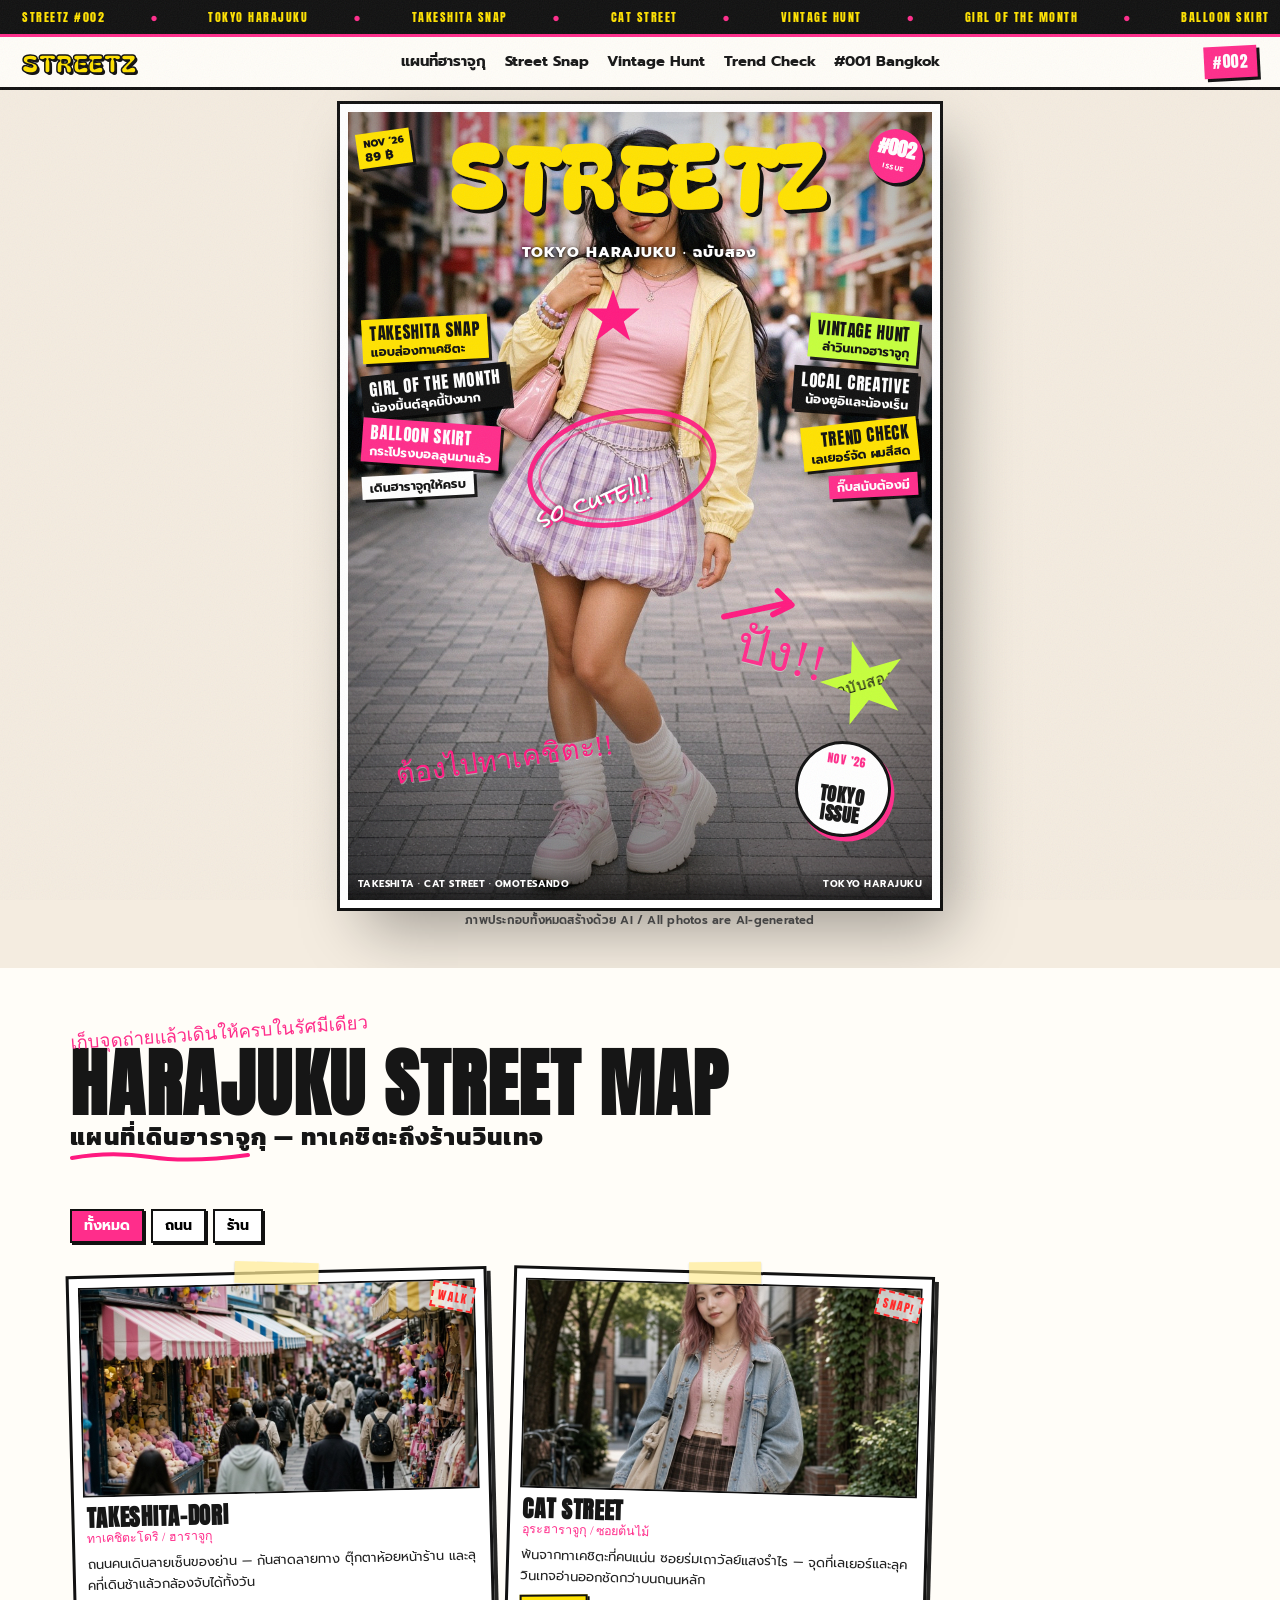
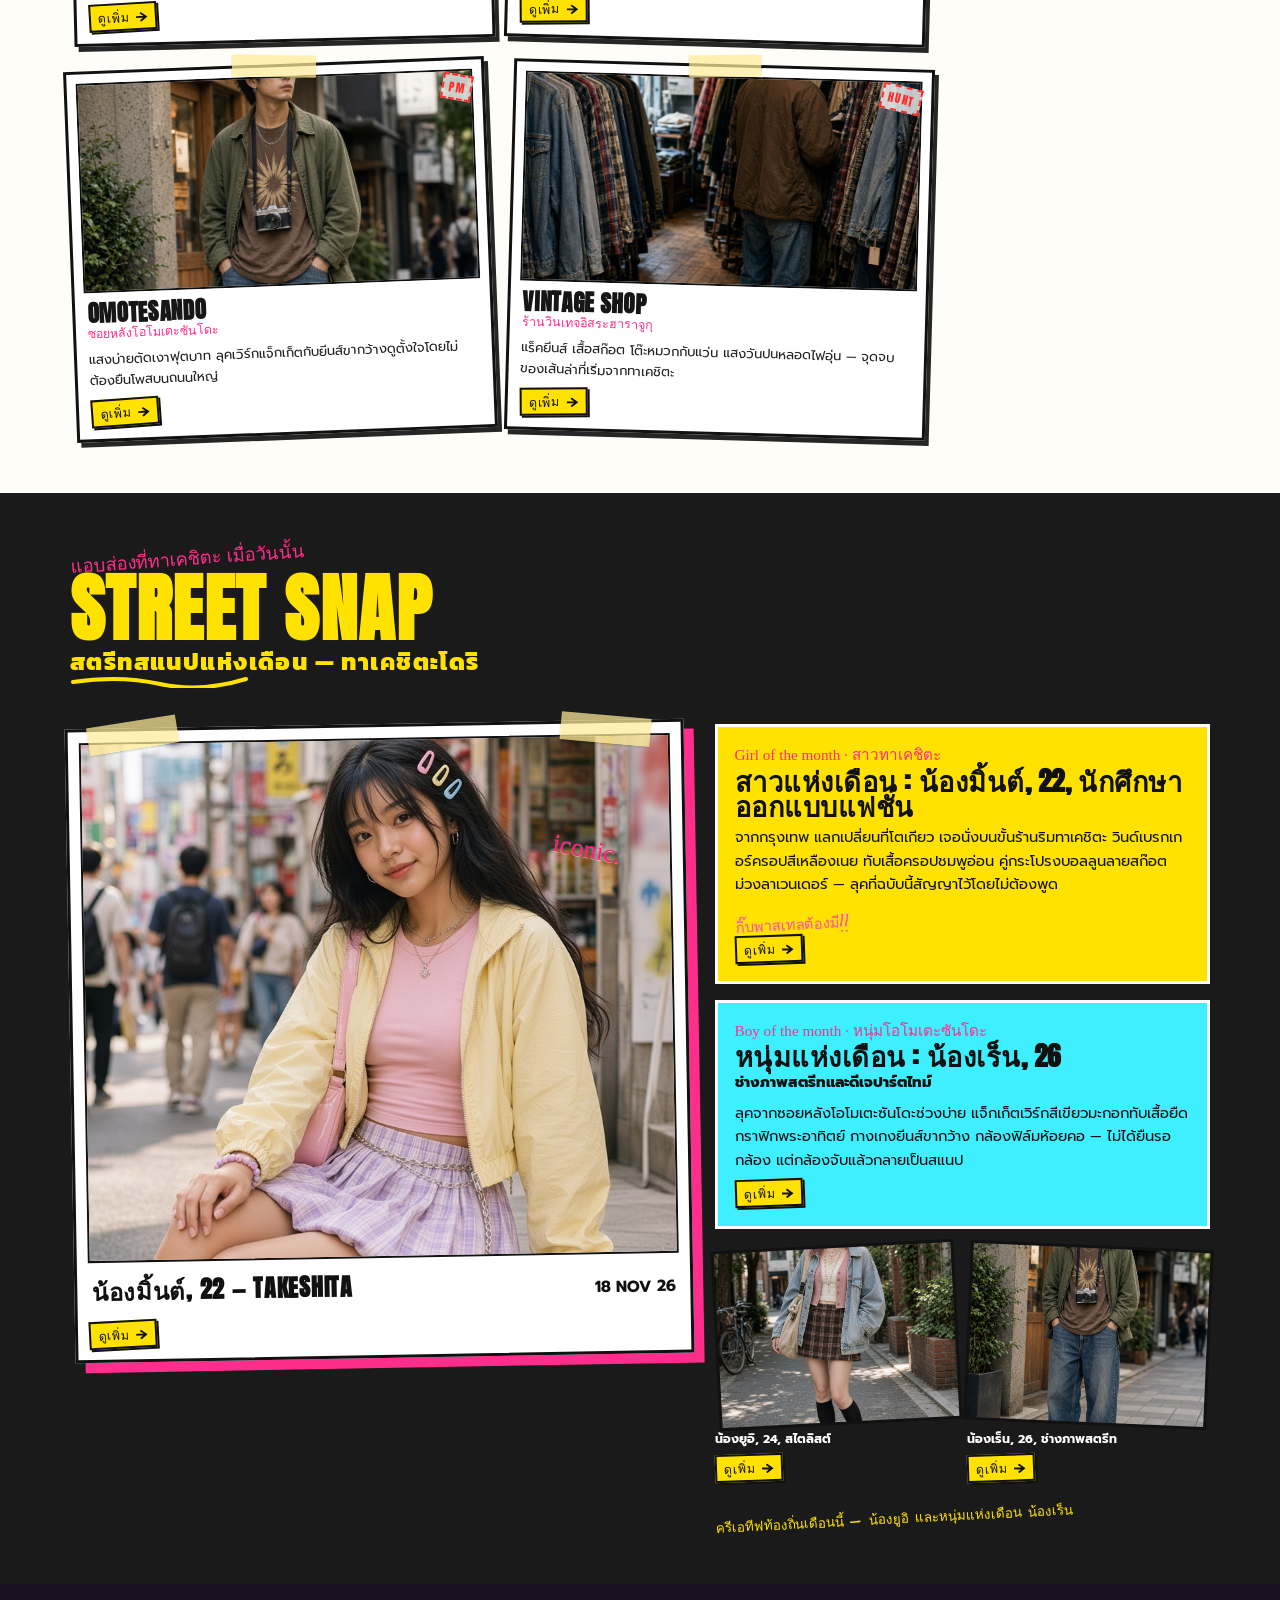
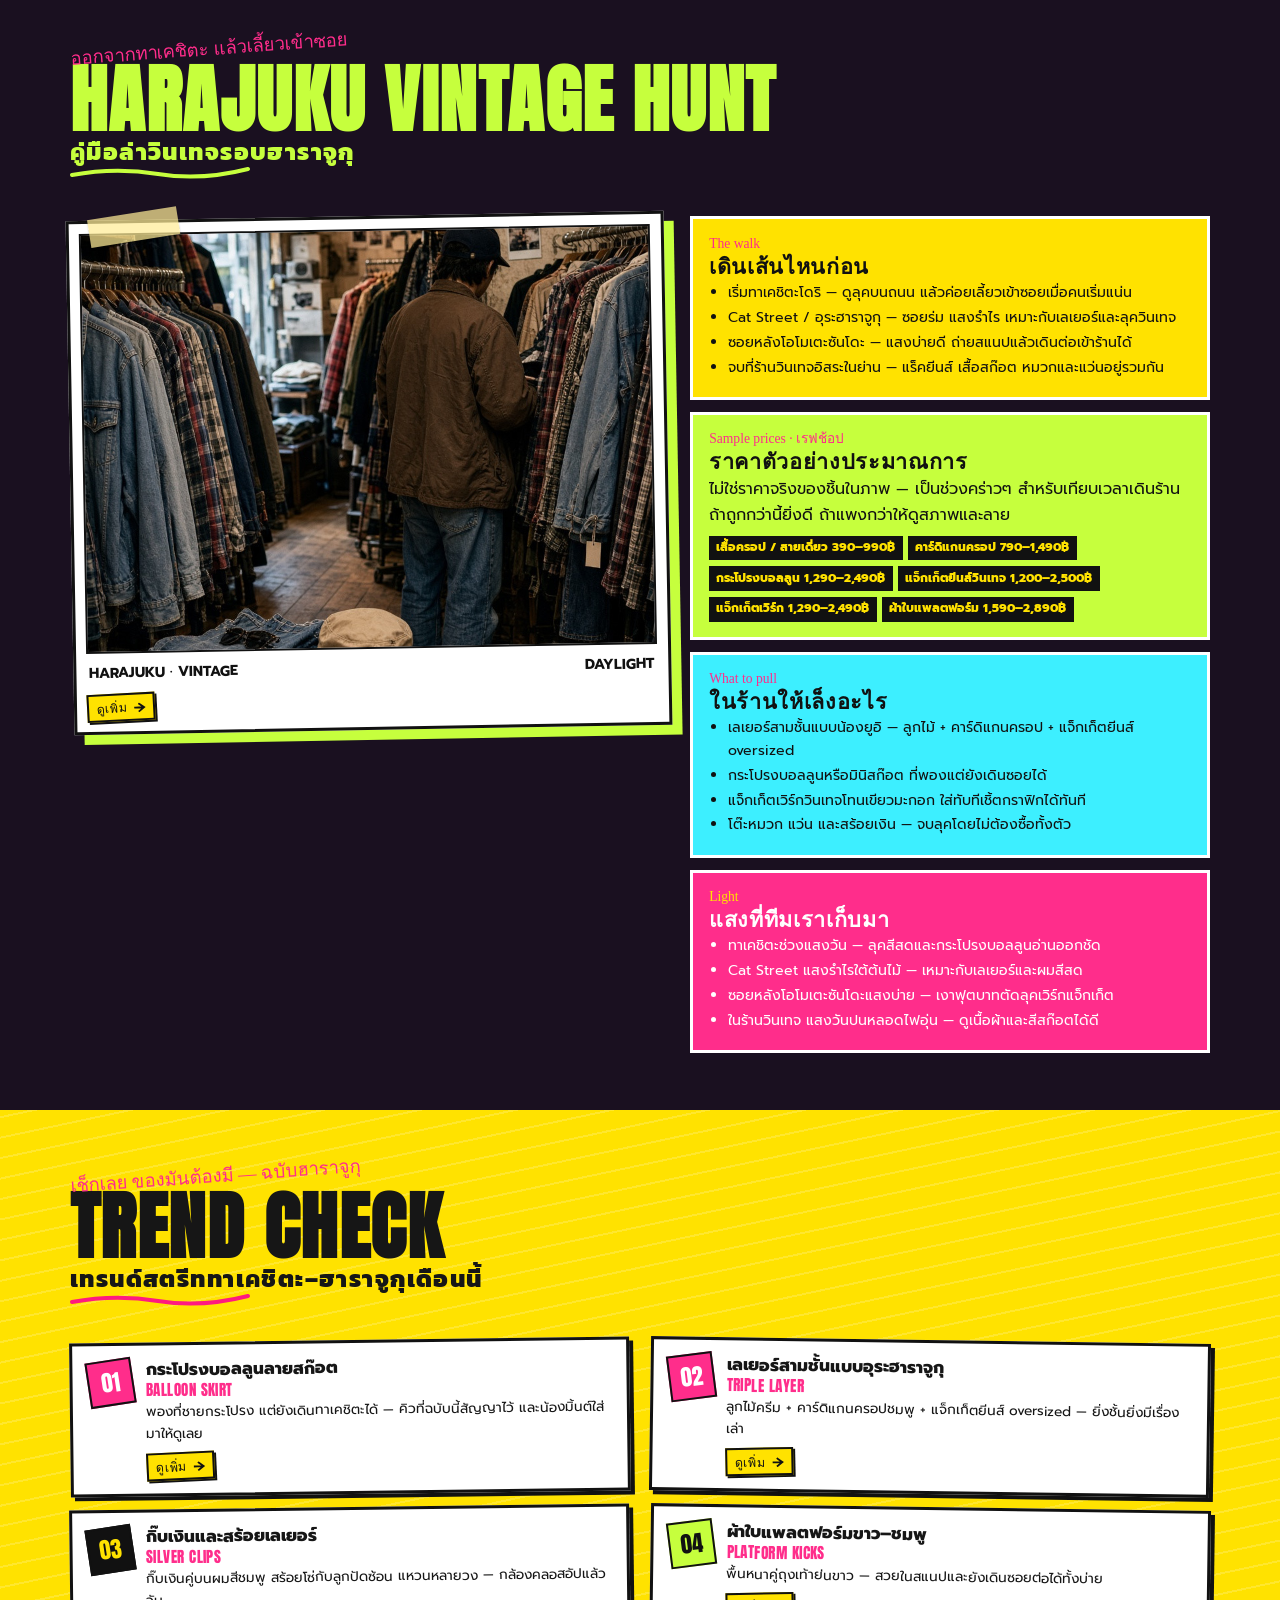
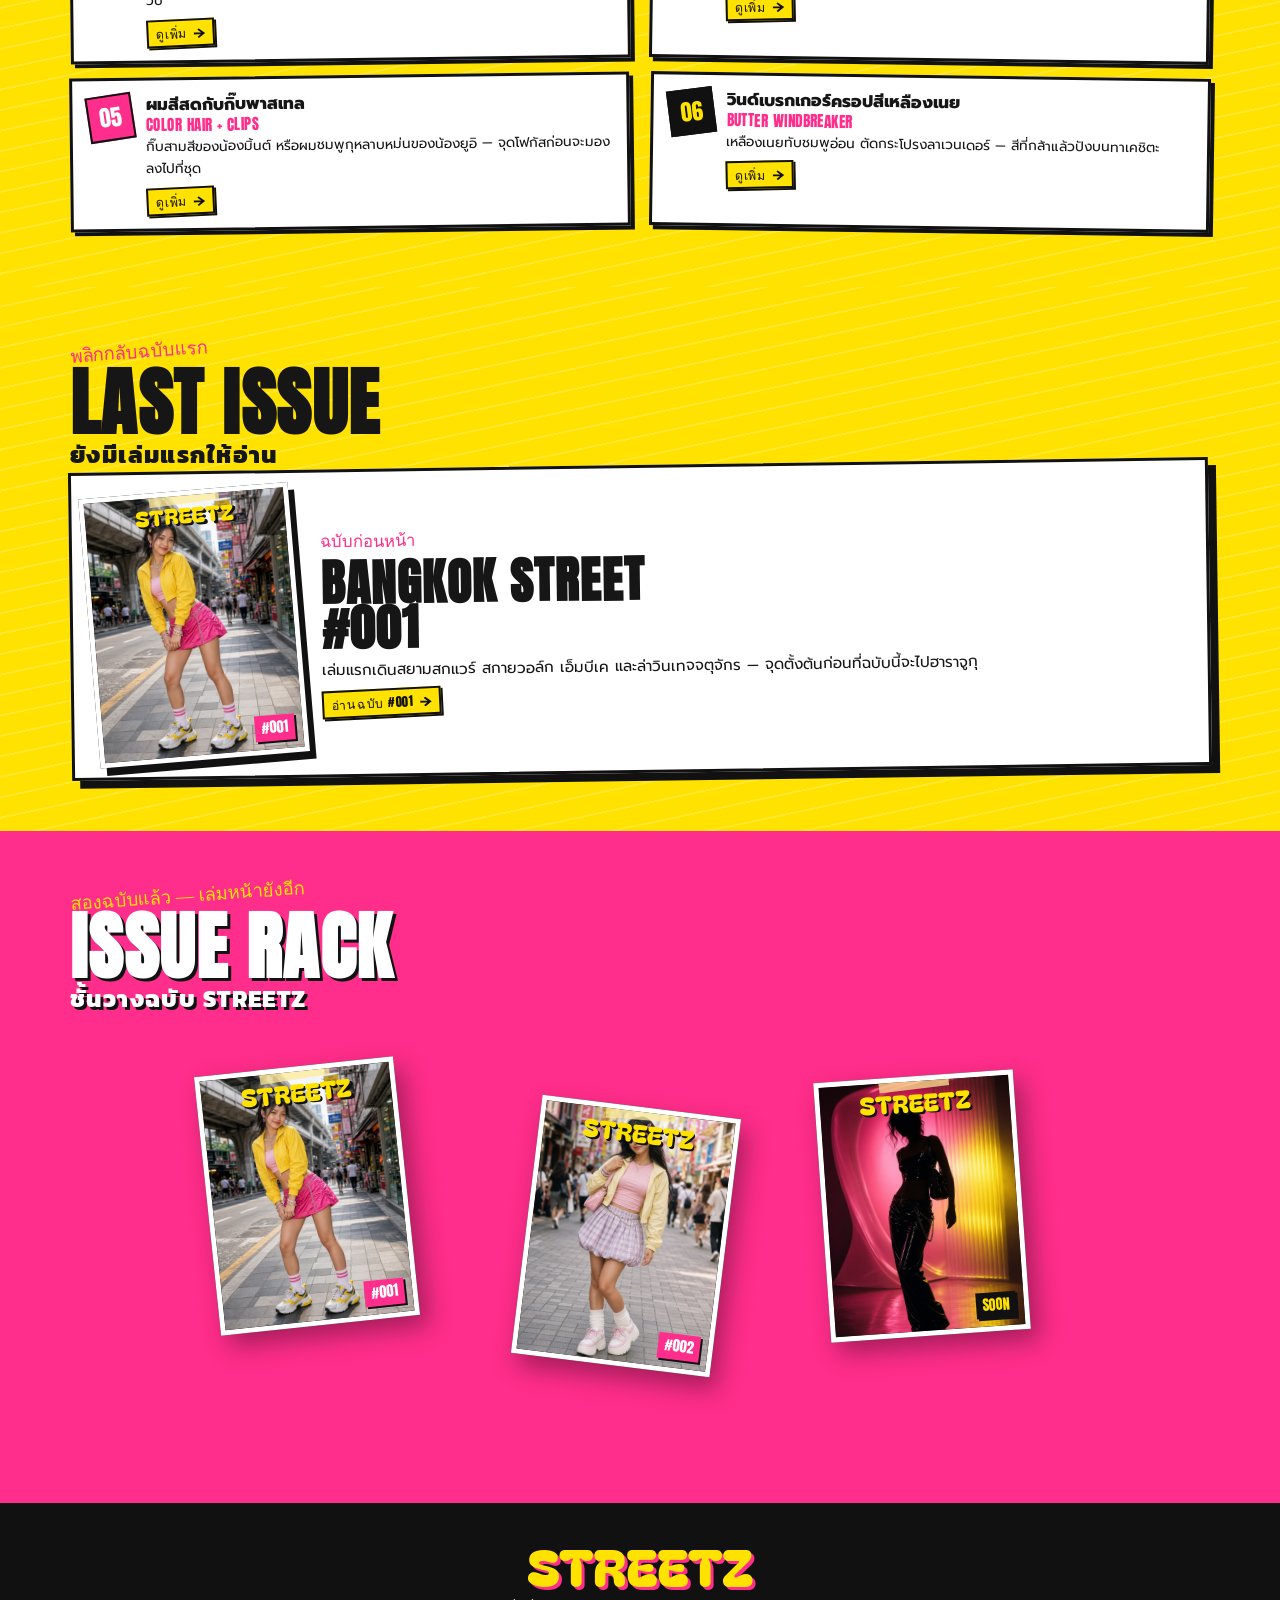
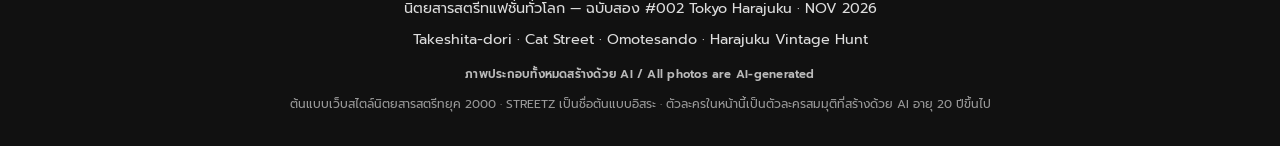
==== tokyo.html @ 034db620 "Add STREETZ #002 Tokyo Harajuku issue page Extract shared magazine styles into streetz.css and add a" ====
<!DOCTYPE html>
<html lang="th">
<head>
  <meta charset="UTF-8" />
  <meta name="viewport" content="width=device-width, initial-scale=1" />
  <title>STREETZ #002 Tokyo Harajuku | นิตยสารสตรีทแฟชั่นโตเกียว — เดินทาเคชิตะ ฮาราจูกุ</title>
  <meta name="description" content="STREETZ ฉบับสอง #002 Tokyo Harajuku — นิตยสารสตรีทแฟชั่นฟีลยุค 2000 เดินทาเคชิตะ–ฮาราจูกุ เลเยอร์จัด ผมสีสด กระโปรงบอลลูน พร้อม Street Snap และ Vintage Hunt" />
  <link rel="canonical" href="https://paithoonbeer.github.io/streetz/tokyo.html" />
  <meta name="robots" content="index,follow" />
  <meta name="theme-color" content="#111111" />
  <meta name="keywords" content="สตรีทแฟชั่น, ฮาราจูกุ, ทาเคชิตะ, Harajuku, Takeshita, STREETZ, Tokyo Harajuku, Y2K, กระโปรงบอลลูน" />
  <meta property="og:title" content="STREETZ #002 Tokyo Harajuku | นิตยสารสตรีทแฟชั่นโตเกียว" />
  <meta property="og:description" content="ฉบับสองของ STREETZ — เดินทาเคชิตะ–ฮาราจูกุ เลเยอร์จัด ผมสีสด กิ๊บสนับ กระโปรงบอลลูน และสแนปสาวแห่งเดือนน้องมิ้นต์" />
  <meta property="og:image" content="https://paithoonbeer.github.io/streetz/images/tokyo-002/og-cover.jpg" />
  <meta property="og:image:width" content="1200" />
  <meta property="og:image:height" content="630" />
  <meta property="og:image:alt" content="ปก STREETZ #002 Tokyo Harajuku — น้องมิ้นต์บนทาเคชิตะโดริ" />
  <meta property="og:url" content="https://paithoonbeer.github.io/streetz/tokyo.html" />
  <meta property="og:type" content="website" />
  <meta property="og:locale" content="th_TH" />
  <meta property="og:site_name" content="STREETZ" />
  <meta name="twitter:card" content="summary_large_image" />
  <meta name="twitter:title" content="STREETZ #002 Tokyo Harajuku | นิตยสารสตรีทแฟชั่นโตเกียว" />
  <meta name="twitter:description" content="ฉบับสองของ STREETZ — เดินทาเคชิตะ–ฮาราจูกุ เลเยอร์จัด ผมสีสด กระโปรงบอลลูน และสแนปสาวแห่งเดือนน้องมิ้นต์" />
  <meta name="twitter:image" content="https://paithoonbeer.github.io/streetz/images/tokyo-002/og-cover.jpg" />
  <link rel="icon" href="favicon.svg" type="image/svg+xml" />
  <link rel="icon" href="favicon.ico" sizes="any" />
  <link rel="icon" type="image/png" sizes="32x32" href="favicon-32.png" />
  <link rel="apple-touch-icon" href="apple-touch-icon.png" />
  <script type="application/ld+json">
  {
    "@context": "https://schema.org",
    "@graph": [
      {
        "@type": "WebSite",
        "name": "STREETZ",
        "url": "https://paithoonbeer.github.io/streetz/",
        "inLanguage": "th",
        "description": "นิตยสารสตรีทแฟชั่นทั่วโลก ฟีลยุค 2000 — สแนปบนถนนจริง",
        "publisher": {
          "@type": "Organization",
          "name": "STREETZ",
          "url": "https://paithoonbeer.github.io/streetz/",
          "logo": "https://paithoonbeer.github.io/streetz/apple-touch-icon.png"
        }
      },
      {
        "@type": "Article",
        "headline": "STREETZ #002 Tokyo Harajuku",
        "alternativeHeadline": "นิตยสารสตรีทแฟชั่นโตเกียว — เดินทาเคชิตะ ฮาราจูกุ",
        "description": "ฉบับสองของ STREETZ รวมแผนที่เดินฮาราจูกุ, Street Snap, Harajuku Vintage Hunt และ Trend Check",
        "inLanguage": "th",
        "datePublished": "2026-11-18",
        "dateModified": "2026-11-23",
        "image": "https://paithoonbeer.github.io/streetz/images/tokyo-002/og-cover.jpg",
        "url": "https://paithoonbeer.github.io/streetz/tokyo.html",
        "mainEntityOfPage": "https://paithoonbeer.github.io/streetz/tokyo.html",
        "author": { "@type": "Organization", "name": "STREETZ" },
        "publisher": {
          "@type": "Organization",
          "name": "STREETZ",
          "logo": {
            "@type": "ImageObject",
            "url": "https://paithoonbeer.github.io/streetz/apple-touch-icon.png"
          }
        },
        "isPartOf": { "@type": "WebSite", "name": "STREETZ", "url": "https://paithoonbeer.github.io/streetz/" }
      }
    ]
  }
  </script>
  <link rel="preconnect" href="https://fonts.googleapis.com" />
  <link rel="preconnect" href="https://fonts.gstatic.com" crossorigin />
  <link href="https://fonts.googleapis.com/css2?family=Anton&family=Bagel+Fat+One&family=Kanit:wght@400;500;600;700;800;900&family=Lilita+One&family=Permanent+Marker&family=Prompt:ital,wght@0,300;0,400;0,500;0,600;0,700;0,800;0,900;1,400&family=Rock+Salt&display=swap" rel="stylesheet" />
  <link rel="stylesheet" href="streetz.css" />
</head>
<body>
  <div class="ticker" aria-hidden="true">
    <div class="ticker-track">
      <span>STREETZ #002</span><span class="dot">●</span>
      <span>TOKYO HARAJUKU</span><span class="dot">●</span>
      <span>TAKESHITA SNAP</span><span class="dot">●</span>
      <span>CAT STREET</span><span class="dot">●</span>
      <span>VINTAGE HUNT</span><span class="dot">●</span>
      <span>GIRL OF THE MONTH</span><span class="dot">●</span>
      <span>BALLOON SKIRT</span><span class="dot">●</span>
      <span>LAYER UP</span><span class="dot">●</span>
      <span>ทาเคชิตะ · Cat Street · โอโมเตะซันโดะ · ฮาราจูกุ</span><span class="dot">●</span>
      <span>ฉบับสองแล้ว</span><span class="dot">●</span>
      <span>STREETZ #002</span><span class="dot">●</span>
      <span>TOKYO HARAJUKU</span><span class="dot">●</span>
      <span>TAKESHITA SNAP</span><span class="dot">●</span>
      <span>CAT STREET</span><span class="dot">●</span>
      <span>VINTAGE HUNT</span><span class="dot">●</span>
      <span>GIRL OF THE MONTH</span><span class="dot">●</span>
      <span>BALLOON SKIRT</span><span class="dot">●</span>
      <span>LAYER UP</span><span class="dot">●</span>
      <span>ทาเคชิตะ · Cat Street · โอโมเตะซันโดะ · ฮาราจูกุ</span><span class="dot">●</span>
      <span>ฉบับสองแล้ว</span><span class="dot">●</span>
    </div>
  </div>

  <header class="nav">
    <a class="nav-brand" href="#cover">STREETZ</a>
    <button class="nav-toggle" type="button" aria-label="เมนู" id="navToggle">MENU</button>
    <ul class="nav-links" id="navLinks">
      <li><a href="#map">แผนที่ฮาราจูกุ</a></li>
      <li><a href="#snap">Street Snap</a></li>
      <li><a href="#hunt">Vintage Hunt</a></li>
      <li><a href="#trends">Trend Check</a></li>
      <li><a href="index.html">#001 Bangkok</a></li>
    </ul>
    <div class="nav-issue">#002</div>
  </header>

  <!-- HERO COVER -->
  <section class="hero-wrap" id="cover">
    <article class="cover" aria-label="ปกนิตยสาร STREETZ ฉบับ 002 Tokyo Harajuku">
      <img class="cover-photo" id="img-cover"
        src="images/tokyo-002/01-cover-mint.jpg"
        alt="ปก STREETZ #002 — น้องมิ้นต์ลุคกระโปรงบอลลูนบนทาเคชิตะโดริ" width="864" height="1152" />
      <div class="cover-vignette"></div>

      <div class="price-tag">NOV ’26<br><em>89 ฿</em></div>

      <div class="masthead">
        <h1 class="logo">
          <svg viewBox="0 0 1000 240" role="img" aria-label="STREETZ" preserveAspectRatio="xMidYMid meet">
            <defs>
              <filter id="streetz-shadow" x="-12%" y="-12%" width="130%" height="145%">
                <feOffset in="SourceAlpha" dx="9" dy="9" result="off"/>
                <feFlood flood-color="#111111" result="color"/>
                <feComposite in="color" in2="off" operator="in" result="shadow"/>
                <feMerge>
                  <feMergeNode in="shadow"/>
                  <feMergeNode in="SourceGraphic"/>
                </feMerge>
              </filter>
            </defs>
            <text
              x="500"
              y="178"
              text-anchor="middle"
              font-family="'Bagel Fat One', 'Lilita One', cursive"
              font-size="198"
              fill="#ffe200"
              filter="url(#streetz-shadow)"
              textLength="820"
              lengthAdjust="spacingAndGlyphs"
            ><tspan rotate="-3.2 2.4 -2.1 3.2 -2.6 3.8 -3.8">STREETZ</tspan></text>
          </svg>
        </h1>
        <p class="logo-sub">TOKYO HARAJUKU · ฉบับสอง</p>
      </div>

      <div class="issue-burst" aria-hidden="true">
        <div><strong>#002</strong><small>ISSUE</small></div>
      </div>

      <div class="cover-lines-left">
        <div class="cline yel rot1">
          <span class="en">TAKESHITA SNAP</span>
          <span class="th">แอบส่องทาเคชิตะ</span>
        </div>
        <div class="cline blk rot3">
          <span class="en">GIRL OF THE MONTH</span>
          <span class="th">น้องมิ้นต์ลุคนี้ปังมาก</span>
        </div>
        <div class="cline pnk rot2 sm">
          <span class="en">BALLOON SKIRT</span>
          <span class="th">กระโปรงบอลลูนมาแล้ว</span>
        </div>
        <div class="cline wht rot1 sm">
          <span class="th">เดินฮาราจูกุให้ครบ</span>
        </div>
      </div>

      <div class="cover-lines-right">
        <div class="cline lime rot4">
          <span class="en">VINTAGE HUNT</span>
          <span class="th">ล่าวินเทจฮาราจูกุ</span>
        </div>
        <div class="cline blk rot2">
          <span class="en">LOCAL CREATIVE</span>
          <span class="th">น้องยูอิและน้องเร็น</span>
        </div>
        <div class="cline yel rot3 sm">
          <span class="en">TREND CHECK</span>
          <span class="th">เลเยอร์จัด ผมสีสด</span>
        </div>
        <div class="cline pnk rot1 sm">
          <span class="th">กิ๊บสนับต้องมี</span>
        </div>
      </div>

      <svg class="scribble-svg" viewBox="0 0 200 130" style="width:38%; left:28%; top:36%;" aria-hidden="true">
        <ellipse cx="100" cy="65" rx="84" ry="50" fill="none" stroke="#ff1a80" stroke-width="4.5" stroke-linecap="round" transform="rotate(-11 100 65)" opacity="0.92"/>
        <ellipse cx="103" cy="67" rx="78" ry="44" fill="none" stroke="#ff1a80" stroke-width="2.2" transform="rotate(-8 100 65)" opacity="0.55"/>
      </svg>
      <svg class="scribble-svg" viewBox="0 0 80 80" style="width:16%; right:22%; bottom:30%;" aria-hidden="true">
        <path d="M12 40 L68 28" stroke="#ff1a80" stroke-width="5" stroke-linecap="round"/>
        <path d="M58 18 L70 30 L54 38" fill="none" stroke="#ff1a80" stroke-width="5" stroke-linecap="round" stroke-linejoin="round"/>
      </svg>
      <svg class="scribble-svg" viewBox="0 0 60 60" style="width:11%; left:40%; top:22%;" aria-hidden="true">
        <path d="M30 4 L36 22 L55 22 L40 34 L46 52 L30 40 L14 52 L20 34 L5 22 L24 22 Z" fill="#ff1a80"/>
      </svg>

      <div class="scribble scr-cute">so cute!!!</div>
      <div class="scribble scr-wow">ปัง!!</div>
      <div class="scribble scr-must">ต้องไปทาเคชิตะ!!</div>

      <div class="star-sticker" aria-hidden="true">ฉบับสอง</div>
      <div class="badge-newface"><span>NOV ’26</span><strong>TOKYO<br>ISSUE</strong></div>

      <div class="cover-bottom-bar">
        <span>Takeshita · Cat Street · Omotesando</span>
        <span>Tokyo Harajuku</span>
      </div>
    </article>
    <p class="ai-credit">ภาพประกอบทั้งหมดสร้างด้วย AI / All photos are AI-generated</p>
  </section>

  <!-- HARAJUKU STREET MAP -->
  <section class="section world" id="map">
    <div class="wrap">
      <div class="sec-kicker">เก็บจุดถ่ายแล้วเดินให้ครบในรัศมีเดียว</div>
      <h2 class="sec-title">HARAJUKU STREET MAP <span class="th">แผนที่เดินฮาราจูกุ — ทาเคชิตะถึงร้านวินเทจ</span></h2>
      <svg class="underline-scribble" viewBox="0 0 180 14" aria-hidden="true">
        <path d="M2 9 Q 40 2, 80 8 T 178 6" fill="none" stroke="#ff1a80" stroke-width="4" stroke-linecap="round"/>
      </svg>

      <div class="picker" role="tablist" aria-label="เลือกประเภทจุด">
        <button class="pill active" type="button" data-filter="all">ทั้งหมด</button>
        <button class="pill" type="button" data-filter="street">ถนน</button>
        <button class="pill" type="button" data-filter="shop">ร้าน</button>
      </div>

      <div class="city-grid cols-2" id="cityGrid">
        <article class="city-card" id="spot-takeshita" data-spot="takeshita" data-area="street" data-detail="spot-takeshita" tabindex="0" role="link" aria-label="ดูรายละเอียดทาเคชิตะโดริ">
          <div class="tape"></div>
          <span class="stamp">WALK</span>
          <img class="polaroid" id="img-spot-takeshita"
            src="images/tokyo-002/09-spot-takeshita.jpg"
            alt="ถนนคนเดินทาเคชิตะโดริ กันสาดลายทางและของตกแต่งหน้าร้าน" width="864" height="1152" style="object-position:50% 40%" />
          <div class="city-meta">
            <h3>TAKESHITA-DORI</h3>
            <div class="area">ทาเคชิตะโดริ / ฮาราจูกุ</div>
            <p>ถนนคนเดินลายเซ็นของย่าน — กันสาดลายทาง ตุ๊กตาห้อยหน้าร้าน และลุคที่เดินช้าแล้วกล้องจับได้ทั้งวัน</p>
            <a class="more-tag" href="#spot-takeshita">ดูเพิ่ม <span class="arr" aria-hidden="true"><svg width="12" height="10" viewBox="0 0 12 10" focusable="false"><path d="M1 5h7.2M5.2 1.4 10 5 5.2 8.6" fill="none" stroke="currentColor" stroke-width="1.85" stroke-linecap="square" stroke-linejoin="miter"/></svg></span></a>
          </div>
        </article>

        <article class="city-card" id="spot-catstreet" data-spot="catstreet" data-area="street" data-detail="spot-catstreet" tabindex="0" role="link" aria-label="ดูรายละเอียด Cat Street">
          <div class="tape"></div>
          <span class="stamp">SNAP!</span>
          <img class="polaroid" id="img-spot-catstreet"
            src="images/tokyo-002/03-snap-yui-catstreet.jpg"
            alt="น้องยูอิที่ซอยสไตล์ Cat Street อุระฮาราจูกุ แสงรำไรใต้ต้นไม้" width="864" height="1152" style="object-position:50% 18%" />
          <div class="city-meta">
            <h3>CAT STREET</h3>
            <div class="area">อุระฮาราจูกุ / ซอยต้นไม้</div>
            <p>พ้นจากทาเคชิตะที่คนแน่น ซอยร่มเถาวัลย์แสงรำไร — จุดที่เลเยอร์และลุควินเทจอ่านออกชัดกว่าบนถนนหลัก</p>
            <a class="more-tag" href="#spot-catstreet">ดูเพิ่ม <span class="arr" aria-hidden="true"><svg width="12" height="10" viewBox="0 0 12 10" focusable="false"><path d="M1 5h7.2M5.2 1.4 10 5 5.2 8.6" fill="none" stroke="currentColor" stroke-width="1.85" stroke-linecap="square" stroke-linejoin="miter"/></svg></span></a>
          </div>
        </article>

        <article class="city-card" id="spot-omotesando" data-spot="omotesando" data-area="street" data-detail="spot-omotesando" tabindex="0" role="link" aria-label="ดูรายละเอียดซอยหลังโอโมเตะซันโดะ">
          <div class="tape"></div>
          <span class="stamp">PM</span>
          <img class="polaroid" id="img-spot-omotesando"
            src="images/tokyo-002/04-snap-ren-omotesando.jpg"
            alt="น้องเร็นในซอยหลังโอโมเตะซันโดะช่วงแสงบ่าย" width="864" height="1152" style="object-position:50% 18%" />
          <div class="city-meta">
            <h3>OMOTESANDO</h3>
            <div class="area">ซอยหลังโอโมเตะซันโดะ</div>
            <p>แสงบ่ายตัดเงาฟุตบาท ลุคเวิร์กแจ็กเก็ตกับยีนส์ขากว้างดูตั้งใจโดยไม่ต้องยืนโพสบนถนนใหญ่</p>
            <a class="more-tag" href="#spot-omotesando">ดูเพิ่ม <span class="arr" aria-hidden="true"><svg width="12" height="10" viewBox="0 0 12 10" focusable="false"><path d="M1 5h7.2M5.2 1.4 10 5 5.2 8.6" fill="none" stroke="currentColor" stroke-width="1.85" stroke-linecap="square" stroke-linejoin="miter"/></svg></span></a>
          </div>
        </article>

        <article class="city-card" id="spot-vintage" data-spot="vintage" data-area="shop" data-detail="spot-vintage" tabindex="0" role="link" aria-label="ดูรายละเอียดร้านวินเทจฮาราจูกุ">
          <div class="tape"></div>
          <span class="stamp">HUNT</span>
          <img class="polaroid" id="img-spot-vintage"
            src="images/tokyo-002/10-spot-vintage.jpg"
            alt="ภายในร้านวินเทจอิสระย่านฮาราจูกุ แร็คยีนส์และเสื้อสก๊อต" width="864" height="1152" style="object-position:50% 50%" />
          <div class="city-meta">
            <h3>VINTAGE SHOP</h3>
            <div class="area">ร้านวินเทจอิสระฮาราจูกุ</div>
            <p>แร็คยีนส์ เสื้อสก๊อต โต๊ะหมวกกับแว่น แสงวันปนหลอดไฟอุ่น — จุดจบของเส้นล่าที่เริ่มจากทาเคชิตะ</p>
            <a class="more-tag" href="#spot-vintage">ดูเพิ่ม <span class="arr" aria-hidden="true"><svg width="12" height="10" viewBox="0 0 12 10" focusable="false"><path d="M1 5h7.2M5.2 1.4 10 5 5.2 8.6" fill="none" stroke="currentColor" stroke-width="1.85" stroke-linecap="square" stroke-linejoin="miter"/></svg></span></a>
          </div>
        </article>
      </div>
    </div>
  </section>

  <!-- STREET SNAP OF THE MONTH -->
  <section class="section snap" id="snap">
    <div class="wrap">
      <div class="sec-kicker">แอบส่องที่ทาเคชิตะ เมื่อวันนั้น</div>
      <h2 class="sec-title">STREET SNAP <span class="th">สตรีทสแนปแห่งเดือน — ทาเคชิตะโดริ</span></h2>
      <svg class="underline-scribble" viewBox="0 0 180 14" aria-hidden="true">
        <path d="M3 8 Q 50 1, 90 10 T 176 5" fill="none" stroke="#ffe200" stroke-width="4" stroke-linecap="round"/>
      </svg>

      <div class="snap-grid">
        <div class="snap-main" id="snap-main" data-detail="snap-main" tabindex="0" role="link" aria-label="ดูรายละเอียด น้องมิ้นต์">
          <div class="corner-tape tl"></div>
          <div class="corner-tape tr"></div>
          <img id="img-snap-main"
            src="images/tokyo-002/02-snap-mint-takeshita.jpg"
            alt="น้องมิ้นต์ นักศึกษาออกแบบแฟชั่น 22 ปี นั่งบนขั้นร้านริมทาเคชิตะ ลุคสาวแห่งเดือน" width="864" height="1152" />
          <div class="scribble" style="position:absolute;top:18%;right:10%;font-size:1.6rem;transform:rotate(12deg);color:#ff1a80;">iconic.</div>
          <div class="snap-cap">
            <span class="who">น้องมิ้นต์, 22 — TAKESHITA</span>
            <span>18 NOV 26</span>
          </div>
          <a class="more-tag" href="#snap-main">ดูเพิ่ม <span class="arr" aria-hidden="true"><svg width="12" height="10" viewBox="0 0 12 10" focusable="false"><path d="M1 5h7.2M5.2 1.4 10 5 5.2 8.6" fill="none" stroke="currentColor" stroke-width="1.85" stroke-linecap="square" stroke-linejoin="miter"/></svg></span></a>
        </div>

        <div class="snap-side">
          <div class="of-month girl" id="snap-mint-card" data-detail="snap-main" tabindex="0" role="link" aria-label="ดูรายละเอียด น้องมิ้นต์">
            <div class="tag">Girl of the month · สาวทาเคชิตะ</div>
            <h3>สาวแห่งเดือน : น้องมิ้นต์, 22, นักศึกษาออกแบบแฟชั่น</h3>
            <p>จากกรุงเทพ แลกเปลี่ยนที่โตเกียว เจอนั่งบนขั้นร้านริมทาเคชิตะ วินด์เบรกเกอร์ครอปสีเหลืองเนย ทับเสื้อครอปชมพูอ่อน คู่กระโปรงบอลลูนลายสก๊อตม่วงลาเวนเดอร์ — ลุคที่ฉบับนี้สัญญาไว้โดยไม่ต้องพูด</p>
            <p class="note-hand">กิ๊บพาสเทลต้องมี!!</p>
            <a class="more-tag" href="#snap-main">ดูเพิ่ม <span class="arr" aria-hidden="true"><svg width="12" height="10" viewBox="0 0 12 10" focusable="false"><path d="M1 5h7.2M5.2 1.4 10 5 5.2 8.6" fill="none" stroke="currentColor" stroke-width="1.85" stroke-linecap="square" stroke-linejoin="miter"/></svg></span></a>
          </div>

          <div class="of-month boy" id="snap-ren-card" data-detail="snap-ren" tabindex="0" role="link" aria-label="ดูรายละเอียด น้องเร็น">
            <div class="tag">Boy of the month · หนุ่มโอโมเตะซันโดะ</div>
            <h3>หนุ่มแห่งเดือน : น้องเร็น, 26</h3>
            <p style="font-weight:800;margin:0.1rem 0 0.35rem;">ช่างภาพสตรีทและดีเจปาร์ตไทม์</p>
            <p>ลุคจากซอยหลังโอโมเตะซันโดะช่วงบ่าย แจ็กเก็ตเวิร์กสีเขียวมะกอกทับเสื้อยืดกราฟิกพระอาทิตย์ กางเกงยีนส์ขากว้าง กล้องฟิล์มห้อยคอ — ไม่ได้ยืนรอกล้อง แต่กล้องจับแล้วกลายเป็นสแนป</p>
            <a class="more-tag" href="#snap-ren">ดูเพิ่ม <span class="arr" aria-hidden="true"><svg width="12" height="10" viewBox="0 0 12 10" focusable="false"><path d="M1 5h7.2M5.2 1.4 10 5 5.2 8.6" fill="none" stroke="currentColor" stroke-width="1.85" stroke-linecap="square" stroke-linejoin="miter"/></svg></span></a>
          </div>

          <div class="duo">
            <div class="duo-card" data-detail="snap-yui" tabindex="0" role="link" aria-label="ดูรายละเอียด น้องยูอิ">
              <img id="img-snap-a"
                src="images/tokyo-002/03-snap-yui-catstreet.jpg"
                alt="พอร์เทรต น้องยูอิ, 24, สไตลิสต์อิสระ / พนักงานร้านวินเทจฮาราจูกุ" style="--r:-3deg" width="864" height="1152" />
              <div class="who-mini">น้องยูอิ, 24, สไตลิสต์</div>
              <a class="more-tag" href="#snap-yui">ดูเพิ่ม <span class="arr" aria-hidden="true"><svg width="12" height="10" viewBox="0 0 12 10" focusable="false"><path d="M1 5h7.2M5.2 1.4 10 5 5.2 8.6" fill="none" stroke="currentColor" stroke-width="1.85" stroke-linecap="square" stroke-linejoin="miter"/></svg></span></a>
            </div>
            <div class="duo-card" data-detail="snap-ren" tabindex="0" role="link" aria-label="ดูรายละเอียด น้องเร็น">
              <img id="img-snap-b"
                src="images/tokyo-002/04-snap-ren-omotesando.jpg"
                alt="พอร์เทรต น้องเร็น, 26, ช่างภาพสตรีทและดีเจปาร์ตไทม์" style="--r:2.5deg" width="864" height="1152" />
              <div class="who-mini">น้องเร็น, 26, ช่างภาพสตรีท</div>
              <a class="more-tag" href="#snap-ren">ดูเพิ่ม <span class="arr" aria-hidden="true"><svg width="12" height="10" viewBox="0 0 12 10" focusable="false"><path d="M1 5h7.2M5.2 1.4 10 5 5.2 8.6" fill="none" stroke="currentColor" stroke-width="1.85" stroke-linecap="square" stroke-linejoin="miter"/></svg></span></a>
            </div>
          </div>
          <p class="note-hand" style="color:#ffe200;">ครีเอทีฟท้องถิ่นเดือนนี้ — น้องยูอิ และหนุ่มแห่งเดือน น้องเร็น</p>
        </div>
      </div>
    </div>
  </section>

  <!-- HARAJUKU VINTAGE HUNT -->
  <section class="section hunt" id="hunt">
    <div class="wrap">
      <div class="sec-kicker">ออกจากทาเคชิตะ แล้วเลี้ยวเข้าซอย</div>
      <h2 class="sec-title">HARAJUKU VINTAGE HUNT <span class="th">คู่มือล่าวินเทจรอบฮาราจูกุ</span></h2>
      <svg class="underline-scribble" viewBox="0 0 180 14" aria-hidden="true">
        <path d="M2 10 Q 45 2, 88 9 T 178 4" fill="none" stroke="#c6ff3d" stroke-width="4" stroke-linecap="round"/>
      </svg>

      <div class="hunt-grid">
        <div class="hunt-hero" id="hunt-guide" data-detail="hunt-guide" tabindex="0" role="link" aria-label="ดูคู่มือ Harajuku Vintage Hunt">
          <div class="corner-tape tl"></div>
          <img id="img-hunt-hero"
            src="images/tokyo-002/10-spot-vintage.jpg"
            alt="ภายในร้านวินเทจอิสระย่านฮาราจูกุ แร็คยีนส์ เสื้อสก๊อต และโต๊ะหมวกกับแว่น" width="864" height="1152" style="object-position:50% 45%" />
          <div class="hunt-cap">
            <span>HARAJUKU · VINTAGE</span>
            <span>DAYLIGHT</span>
          </div>
          <a class="more-tag" href="#hunt-guide">ดูเพิ่ม <span class="arr" aria-hidden="true"><svg width="12" height="10" viewBox="0 0 12 10" focusable="false"><path d="M1 5h7.2M5.2 1.4 10 5 5.2 8.6" fill="none" stroke="currentColor" stroke-width="1.85" stroke-linecap="square" stroke-linejoin="miter"/></svg></span></a>
        </div>

        <div class="hunt-tips">
          <div class="tip yel">
            <div class="tag">The walk</div>
            <h3>เดินเส้นไหนก่อน</h3>
            <ul>
              <li>เริ่มทาเคชิตะโดริ — ดูลุคบนถนน แล้วค่อยเลี้ยวเข้าซอยเมื่อคนเริ่มแน่น</li>
              <li>Cat Street / อุระฮาราจูกุ — ซอยร่ม แสงรำไร เหมาะกับเลเยอร์และลุควินเทจ</li>
              <li>ซอยหลังโอโมเตะซันโดะ — แสงบ่ายดี ถ่ายสแนปแล้วเดินต่อเข้าร้านได้</li>
              <li>จบที่ร้านวินเทจอิสระในย่าน — แร็คยีนส์ เสื้อสก๊อต หมวกและแว่นอยู่รวมกัน</li>
            </ul>
          </div>
          <div class="tip lime">
            <div class="tag">Sample prices · เรฟช้อป</div>
            <h3>ราคาตัวอย่างประมาณการ</h3>
            <p>ไม่ใช่ราคาจริงของชิ้นในภาพ — เป็นช่วงคร่าวๆ สำหรับเทียบเวลาเดินร้าน ถ้าถูกกว่านี้ยิ่งดี ถ้าแพงกว่าให้ดูสภาพและลาย</p>
            <div class="price-row">
              <span class="baht">เสื้อครอป / สายเดี่ยว 390–990฿</span>
              <span class="baht">คาร์ดิแกนครอป 790–1,490฿</span>
              <span class="baht">กระโปรงบอลลูน 1,290–2,490฿</span>
              <span class="baht">แจ็กเก็ตยีนส์วินเทจ 1,200–2,500฿</span>
              <span class="baht">แจ็กเก็ตเวิร์ก 1,290–2,490฿</span>
              <span class="baht">ผ้าใบแพลตฟอร์ม 1,590–2,890฿</span>
            </div>
          </div>
          <div class="tip cyan">
            <div class="tag">What to pull</div>
            <h3>ในร้านให้เล็งอะไร</h3>
            <ul>
              <li>เลเยอร์สามชั้นแบบน้องยูอิ — ลูกไม้ + คาร์ดิแกนครอป + แจ็กเก็ตยีนส์ oversized</li>
              <li>กระโปรงบอลลูนหรือมินิสก๊อต ที่พองแต่ยังเดินซอยได้</li>
              <li>แจ็กเก็ตเวิร์กวินเทจโทนเขียวมะกอก ใส่ทับทีเชิ้ตกราฟิกได้ทันที</li>
              <li>โต๊ะหมวก แว่น และสร้อยเงิน — จบลุคโดยไม่ต้องซื้อทั้งตัว</li>
            </ul>
          </div>
          <div class="tip pnk">
            <div class="tag">Light</div>
            <h3>แสงที่ทีมเราเก็บมา</h3>
            <ul>
              <li>ทาเคชิตะช่วงแสงวัน — ลุคสีสดและกระโปรงบอลลูนอ่านออกชัด</li>
              <li>Cat Street แสงรำไรใต้ต้นไม้ — เหมาะกับเลเยอร์และผมสีสด</li>
              <li>ซอยหลังโอโมเตะซันโดะแสงบ่าย — เงาฟุตบาทตัดลุคเวิร์กแจ็กเก็ต</li>
              <li>ในร้านวินเทจ แสงวันปนหลอดไฟอุ่น — ดูเนื้อผ้าและสีสก๊อตได้ดี</li>
            </ul>
          </div>
        </div>
      </div>
    </div>
  </section>

  <!-- TREND CHECK -->
  <section class="section trends" id="trends">
    <div class="wrap">
      <div class="sec-kicker">เช็กเลย ของมันต้องมี — ฉบับฮาราจูกุ</div>
      <h2 class="sec-title">TREND CHECK <span class="th">เทรนด์สตรีททาเคชิตะ–ฮาราจูกุเดือนนี้</span></h2>
      <svg class="underline-scribble" viewBox="0 0 180 14" aria-hidden="true">
        <path d="M2 10 Q 45 2, 88 9 T 178 4" fill="none" stroke="#ff1a80" stroke-width="4" stroke-linecap="round"/>
      </svg>

      <ol class="trend-list">
        <li class="trend-item" id="trend-01" data-detail="trend-01" tabindex="0" role="link">
          <div class="num">01</div>
          <div>
            <h3>กระโปรงบอลลูนลายสก๊อต <em>BALLOON SKIRT</em></h3>
            <p>พองที่ชายกระโปรง แต่ยังเดินทาเคชิตะได้ — คิวที่ฉบับนี้สัญญาไว้ และน้องมิ้นต์ใส่มาให้ดูเลย</p>
            <a class="more-tag" href="#trend-01">ดูเพิ่ม <span class="arr" aria-hidden="true"><svg width="12" height="10" viewBox="0 0 12 10" focusable="false"><path d="M1 5h7.2M5.2 1.4 10 5 5.2 8.6" fill="none" stroke="currentColor" stroke-width="1.85" stroke-linecap="square" stroke-linejoin="miter"/></svg></span></a>
          </div>
        </li>
        <li class="trend-item" id="trend-02" data-detail="trend-02" tabindex="0" role="link">
          <div class="num">02</div>
          <div>
            <h3>เลเยอร์สามชั้นแบบอุระฮาราจูกุ <em>TRIPLE LAYER</em></h3>
            <p>ลูกไม้ครีม + คาร์ดิแกนครอปชมพู + แจ็กเก็ตยีนส์ oversized — ยิ่งชั้นยิ่งมีเรื่องเล่า</p>
            <a class="more-tag" href="#trend-02">ดูเพิ่ม <span class="arr" aria-hidden="true"><svg width="12" height="10" viewBox="0 0 12 10" focusable="false"><path d="M1 5h7.2M5.2 1.4 10 5 5.2 8.6" fill="none" stroke="currentColor" stroke-width="1.85" stroke-linecap="square" stroke-linejoin="miter"/></svg></span></a>
          </div>
        </li>
        <li class="trend-item" id="trend-03" data-detail="trend-03" tabindex="0" role="link">
          <div class="num">03</div>
          <div>
            <h3>กิ๊บเงินและสร้อยเลเยอร์ <em>SILVER CLIPS</em></h3>
            <p>กิ๊บเงินคู่บนผมสีชมพู สร้อยโซ่กับลูกปัดซ้อน แหวนหลายวง — กล้องคลอสอัปแล้ววับ</p>
            <a class="more-tag" href="#trend-03">ดูเพิ่ม <span class="arr" aria-hidden="true"><svg width="12" height="10" viewBox="0 0 12 10" focusable="false"><path d="M1 5h7.2M5.2 1.4 10 5 5.2 8.6" fill="none" stroke="currentColor" stroke-width="1.85" stroke-linecap="square" stroke-linejoin="miter"/></svg></span></a>
          </div>
        </li>
        <li class="trend-item" id="trend-04" data-detail="trend-04" tabindex="0" role="link">
          <div class="num">04</div>
          <div>
            <h3>ผ้าใบแพลตฟอร์มขาว–ชมพู <em>PLATFORM KICKS</em></h3>
            <p>พื้นหนาคู่ถุงเท้าย่นขาว — สวยในสแนปและยังเดินซอยต่อได้ทั้งบ่าย</p>
            <a class="more-tag" href="#trend-04">ดูเพิ่ม <span class="arr" aria-hidden="true"><svg width="12" height="10" viewBox="0 0 12 10" focusable="false"><path d="M1 5h7.2M5.2 1.4 10 5 5.2 8.6" fill="none" stroke="currentColor" stroke-width="1.85" stroke-linecap="square" stroke-linejoin="miter"/></svg></span></a>
          </div>
        </li>
        <li class="trend-item" id="trend-05" data-detail="trend-05" tabindex="0" role="link">
          <div class="num">05</div>
          <div>
            <h3>ผมสีสดกับกิ๊บพาสเทล <em>COLOR HAIR + CLIPS</em></h3>
            <p>กิ๊บสามสีของน้องมิ้นต์ หรือผมชมพูกุหลาบหม่นของน้องยูอิ — จุดโฟกัสก่อนจะมองลงไปที่ชุด</p>
            <a class="more-tag" href="#trend-05">ดูเพิ่ม <span class="arr" aria-hidden="true"><svg width="12" height="10" viewBox="0 0 12 10" focusable="false"><path d="M1 5h7.2M5.2 1.4 10 5 5.2 8.6" fill="none" stroke="currentColor" stroke-width="1.85" stroke-linecap="square" stroke-linejoin="miter"/></svg></span></a>
          </div>
        </li>
        <li class="trend-item" id="trend-06" data-detail="trend-06" tabindex="0" role="link">
          <div class="num">06</div>
          <div>
            <h3>วินด์เบรกเกอร์ครอปสีเหลืองเนย <em>BUTTER WINDBREAKER</em></h3>
            <p>เหลืองเนยทับชมพูอ่อน ตัดกระโปรงลาเวนเดอร์ — สีที่กล้าแล้วปังบนทาเคชิตะ</p>
            <a class="more-tag" href="#trend-06">ดูเพิ่ม <span class="arr" aria-hidden="true"><svg width="12" height="10" viewBox="0 0 12 10" focusable="false"><path d="M1 5h7.2M5.2 1.4 10 5 5.2 8.6" fill="none" stroke="currentColor" stroke-width="1.85" stroke-linecap="square" stroke-linejoin="miter"/></svg></span></a>
          </div>
        </li>
      </ol>
    </div>
  </section>

  <!-- LAST ISSUE -->
  <section class="section next" id="prev">
    <div class="wrap">
      <div class="sec-kicker">พลิกกลับฉบับแรก</div>
      <h2 class="sec-title">LAST ISSUE <span class="th">ยังมีเล่มแรกให้อ่าน</span></h2>
      <a class="next-box" href="index.html" aria-label="เปิดฉบับ STREETZ #001 Bangkok Street">
        <div class="next-mini">
          <div class="mini-tape"></div>
          <div class="mini-top">STREETZ</div>
          <img src="images/cover.jpg" alt="ปก STREETZ ฉบับ 001 Bangkok Street" width="800" height="1066" />
          <span class="mini-no">#001</span>
        </div>
        <div>
          <div class="tag">ฉบับก่อนหน้า</div>
          <h3>BANGKOK STREET<br>#001</h3>
          <p>เล่มแรกเดินสยามสกแวร์ สกายวอล์ก เอ็มบีเค และล่าวินเทจจตุจักร — จุดตั้งต้นก่อนที่ฉบับนี้จะไปฮาราจูกุ</p>
          <span class="more-tag">อ่านฉบับ #001 <span class="arr" aria-hidden="true"><svg width="12" height="10" viewBox="0 0 12 10" focusable="false"><path d="M1 5h7.2M5.2 1.4 10 5 5.2 8.6" fill="none" stroke="currentColor" stroke-width="1.85" stroke-linecap="square" stroke-linejoin="miter"/></svg></span></span>
        </div>
      </a>
    </div>
  </section>

  <!-- ISSUE RACK -->
  <section class="section back" id="issues">
    <div class="wrap">
      <div class="sec-kicker">สองฉบับแล้ว — เล่มหน้ายังอีก</div>
      <h2 class="sec-title">ISSUE RACK <span class="th">ชั้นวางฉบับ STREETZ</span></h2>

      <div class="collage first-issue">
        <article class="mini-cover c2" style="--r:-6deg; left:12%; top:40px;">
          <a href="index.html" aria-label="เปิดฉบับ STREETZ #001 Bangkok Street">
            <div class="mini-tape"></div>
            <div class="mini-top">STREETZ</div>
            <img src="images/cover.jpg" alt="ปก STREETZ ฉบับ 001 Bangkok Street" width="600" height="800" />
            <span class="mini-no">#001</span>
          </a>
        </article>
        <article class="mini-cover c4" style="--r:7deg; left:40%; top:80px;">
          <a href="#cover" aria-label="กลับขึ้นปกฉบับ STREETZ #002">
            <div class="mini-tape"></div>
            <div class="mini-top">STREETZ</div>
            <img src="images/tokyo-002/01-cover-mint.jpg" alt="ปก STREETZ ฉบับ 002 Tokyo Harajuku" width="600" height="800" />
            <span class="mini-no">#002</span>
          </a>
        </article>
        <article class="mini-cover c8 soon" style="--r:-4deg; left:66%; top:50px;">
          <div class="mini-tape"></div>
          <div class="mini-top">STREETZ</div>
          <img src="images/coming-soon.jpg" alt="ปกตัวอย่างฉบับต่อๆ ไป ของ STREETZ" width="600" height="800" />
          <span class="mini-no">SOON</span>
        </article>
      </div>
    </div>
  </section>

  <footer>
    <div class="foot-logo">STREETZ</div>
    <p>นิตยสารสตรีทแฟชั่นทั่วโลก — ฉบับสอง #002 Tokyo Harajuku · NOV 2026</p>
    <p>Takeshita-dori · Cat Street · Omotesando · Harajuku Vintage Hunt</p>
    <p class="ai-credit" style="color:#bbb; margin-top:0.85rem;">ภาพประกอบทั้งหมดสร้างด้วย AI / All photos are AI-generated</p>
    <small>ต้นแบบเว็บสไตล์นิตยสารสตรีทยุค 2000 · STREETZ เป็นชื่อต้นแบบอิสระ · ตัวละครในหน้านี้เป็นตัวละครสมมุติที่สร้างด้วย AI อายุ 20 ปีขึ้นไป</small>
  </footer>

  <div class="detail" id="detail" hidden role="dialog" aria-modal="true" aria-labelledby="detailTitle">
    <div class="detail-backdrop" data-close="1"></div>
    <div class="detail-sheet" role="document">
      <button class="detail-close" type="button" id="detailClose" aria-label="ปิดรายละเอียด"><svg viewBox="0 0 24 24" width="18" height="18" aria-hidden="true"><line x1="5" y1="5" x2="19" y2="19" stroke="#111" stroke-width="3" stroke-linecap="round"/><line x1="19" y1="5" x2="5" y2="19" stroke="#111" stroke-width="3" stroke-linecap="round"/></svg></button>
      <div class="detail-tape" aria-hidden="true"></div>
      <div class="detail-grid">
        <div class="detail-photo-wrap">
          <img id="detailImg" alt="ภาพประกอบสตรีทแฟชั่น STREETZ" />
        </div>
        <div class="detail-body">
          <p class="detail-kicker" id="detailKicker"></p>
          <h2 id="detailTitle"></h2>
          <p class="detail-meta" id="detailMeta"></p>
          <div class="detail-html" id="detailHtml"></div>
          <p class="ai-credit">ภาพประกอบทั้งหมดสร้างด้วย AI / All photos are AI-generated</p>
        </div>
      </div>
    </div>
  </div>

  <script>
    (function () {
      var DETAILS = {
        "spot-takeshita": {
          kicker: "Harajuku Street Map",
          title: "TAKESHITA-DORI",
          meta: "ทาเคชิตะโดริ · ฮาราจูกุ แสงวัน",
          img: "images/tokyo-002/09-spot-takeshita.jpg",
          alt: "ถนนคนเดินทาเคชิตะโดริ กันสาดลายทางและของตกแต่งหน้าร้าน",
          html: "<h3>ดูอะไร</h3><p>ถนนคนเดินลายเซ็นของย่านฮาราจูกุ กันสาดลายทาง ของตกแต่งและตุ๊กตาห้อยหน้าร้าน คนส่วนใหญ่เดินผ่านไปด้านหลัง — โทนฟ้าครึ้มในภาพนี้ต่างจากสแนปมิ้นต์ที่เป็นแสงแดด ใช้สื่อบรรยากาศคนละช่วงของวันได้</p><h3>ไปยังไง</h3><p>อยู่ในย่านฮาราจูกุ เดินต่อถึง Cat Street และซอยหลังโอโมเตะซันโดะได้ในรัศมีเดียวกัน โดยไม่ต้องย้ายย่าน</p><h3>ไปเมื่อไหร่</h3><p>แสงวันอ่านลุคสีสดและกระโปรงบอลลูนได้ชัด ถ้าคนเริ่มแน่นให้เลี้ยวเข้าซอยแล้วค่อยวนกลับมา</p>"
        },
        "spot-catstreet": {
          kicker: "Harajuku Street Map",
          title: "CAT STREET",
          meta: "อุระฮาราจูกุ / ซอยต้นไม้ · แสงรำไร",
          img: "images/tokyo-002/03-snap-yui-catstreet.jpg",
          alt: "น้องยูอิที่ซอยสไตล์ Cat Street อุระฮาราจูกุ",
          html: "<h3>ดูอะไร</h3><p>ซอยแบบ Cat Street มีต้นไม้และเถาวัลย์ แสงรำไร ลุคเลเยอร์อย่างน้องยูอิ—สไตลิสต์อิสระและพนักงานร้านวินเทจฮาราจูกุ—อ่านออกชัดกว่าบนทาเคชิตะที่คนแน่น</p><h3>ไปยังไง</h3><p>เดินต่อจากทาเคชิตะเข้าซอยฝั่งอุระฮาราจูกุ แล้ววนไปซอยหลังโอโมเตะซันโดะหรือเข้าร้านวินเทจในย่านได้เลย</p><h3>ไปเมื่อไหร่</h3><p>แสงรำไรใต้ต้นไม้ช่วยให้ผมสีสด แจ็กเก็ตยีนส์ และกระโปรงสก๊อตไม่แบน เหมาะกับสแนปที่ไม่ต้องแย่งทางเดินบนถนนหลัก</p>"
        },
        "spot-omotesando": {
          kicker: "Harajuku Street Map",
          title: "OMOTESANDO",
          meta: "ซอยหลังโอโมเตะซันโดะ / ฮาราจูกุ · แสงบ่าย",
          img: "images/tokyo-002/04-snap-ren-omotesando.jpg",
          alt: "น้องเร็นในซอยหลังโอโมเตะซันโดะช่วงแสงบ่าย",
          html: "<h3>ดูอะไร</h3><p>ซอยหลังโอโมเตะซันโดะแสงบ่าย เงาบนฟุตบาทช่วยให้ลุคเวิร์กแจ็กเก็ตและยีนส์ขากว้างของน้องเร็น—ช่างภาพสตรีทและดีเจปาร์ตไทม์—ดูตั้งใจโดยไม่ต้องยืนโพสบนถนนใหญ่</p><h3>ไปยังไง</h3><p>เดินต่อจาก Cat Street หรือทาเคชิตะได้ในย่านเดียวกัน แล้ววกเข้าไปร้านวินเทจใกล้ๆ หลังถ่ายสแนป</p><h3>ไปเมื่อไหร่</h3><p>ช่วงบ่ายแสงเฉียงสวย โทนเสื้อเขียวมะกอกกับยีนส์ไม่กลืนกับอาคาร</p>"
        },
        "spot-vintage": {
          kicker: "Harajuku Street Map",
          title: "VINTAGE SHOP",
          meta: "ร้านวินเทจอิสระย่านฮาราจูกุ",
          img: "images/tokyo-002/10-spot-vintage.jpg",
          alt: "ภายในร้านวินเทจอิสระย่านฮาราจูกุ แร็คยีนส์และเสื้อสก๊อต",
          html: "<h3>ดูอะไร</h3><p>แร็คยีนส์และเสื้อสก๊อต โต๊ะหมวกกับแว่น แสงวันปนหลอดไฟอุ่น คนในภาพเห็นด้านหลังขณะเลือกเสื้อ — เป็นสปอตฮันต์ไม่ใช่สแนปตัวละครหลัก</p><h3>ไปยังไง</h3><p>อยู่ในย่านฮาราจูกุ จบเส้นที่เริ่มจากทาเคชิตะแล้วเลี้ยวเข้าซอย</p><h3>เล็งอะไร</h3><p>เลเยอร์ กระโปรงสก๊อต แจ็กเก็ตยีนส์ oversized แล้วจบด้วยหมวก แว่น หรือสร้อยเงินที่โต๊ะหน้า ราคาในฉบับนี้เป็นเพียงประมาณการสำหรับเรฟช้อป</p>"
        },
        "snap-main": {
          kicker: "Girl of the month",
          title: "น้องมิ้นต์, 22, นักศึกษาออกแบบแฟชั่น",
          meta: "จากกรุงเทพ แลกเปลี่ยนที่โตเกียว · ทาเคชิตะโดริ แสงวัน",
          img: "images/tokyo-002/02-snap-mint-takeshita.jpg",
          alt: "น้องมิ้นต์นั่งบนขั้นร้านริมทาเคชิตะ ลุคสาวแห่งเดือน",
          html: "<h3>ชุดที่ใส่</h3><ul><li>วินด์เบรกเกอร์ครอปสีเหลืองเนย (ตัวอย่าง ฿890–1,590)</li><li>เสื้อครอปชมพูอ่อน (฿390–790)</li><li>กระโปรงบอลลูนลายสก๊อตม่วงลาเวนเดอร์ (฿1,290–2,490)</li><li>เข็มขัดโซ่เงิน</li><li>ถุงเท้าแบบย่นขาว</li><li>ผ้าใบแพลตฟอร์มขาว–ชมพู (฿1,590–2,890)</li><li>กระเป๋ามินิหนังแก้วสีชมพู</li><li>กิ๊บพาสเทลสามสี และสร้อยเงินซ้อน</li></ul><h3>ที่ถ่าย</h3><p>นั่งบนขั้นร้านริมทาเคชิตะ เป็นสแนปคนละมุมกับปก โทนแคนดิดกว่า แสงวันช่วยให้ชมพู เหลืองเนย และกระโปรงลาเวนเดอร์ไม่ชนกัน</p><h3>ทิปสไตล์</h3><p>กิ๊บไม่ต้องสีเดียวกัน ยิ่งสุ่มยิ่งดูตั้งใจ เหลืองเนยทับชมพูอ่อนแล้วยังเหลือที่ให้กระโปรงบอลลูนเป็นจุดโฟกัส ราคาที่วงไว้เป็นประมาณการสำหรับเรฟช้อป ไม่ใช่ราคาจริงของชิ้นในภาพ</p>"
        },
        "snap-yui": {
          kicker: "Local creative",
          title: "น้องยูอิ, 24, สไตลิสต์อิสระ",
          meta: "พนักงานร้านวินเทจฮาราจูกุ · Cat Street / อุระฮาราจูกุ แสงรำไร",
          img: "images/tokyo-002/03-snap-yui-catstreet.jpg",
          alt: "น้องยูอิที่ซอยสไตล์ Cat Street อุระฮาราจูกุ",
          html: "<h3>ชุดที่ใส่</h3><ul><li>เสื้อสายเดี่ยวลูกไม้ครีม (ตัวอย่าง ฿490–990)</li><li>คาร์ดิแกนครอปชมพูกุหลาบ (฿790–1,490)</li><li>แจ็กเก็ตยีนส์วินเทจ oversized (฿1,200–2,500)</li><li>กระโปรงมินิสก๊อตน้ำตาล (฿890–1,690)</li><li>ถุงเท้ายาวดำ</li><li>โลฟเฟอร์หนังน้ำตาลพื้นหนา (฿1,490–2,490)</li><li>กระเป๋าผ้าแคนวาส</li><li>สร้อยลูกปัด–โซ่ซ้อน และกิ๊บเงินคู่</li></ul><h3>ที่ถ่าย</h3><p>ซอยแบบ Cat Street / อุระฮาราจูกุ มีต้นไม้และเถาวัลย์ แสงรำไรทำให้ผมสีชมพูกุหลาบหม่นและเลเยอร์สามชั้นไม่แบน</p><h3>ทิปสไตล์</h3><p>เลเยอร์คือจุดขายของลุคนี้ ลูกไม้โผล่จากคาร์ดิแกนครอป แล้วยีนส์ oversized ทับอีกชั้น สร้อยไม่ต้องเส้นเดียว ราคาที่วงไว้เป็นประมาณการสำหรับเรฟช้อป</p>"
        },
        "snap-ren": {
          kicker: "Boy of the month",
          title: "น้องเร็น, 26, ช่างภาพสตรีทและดีเจปาร์ตไทม์",
          meta: "ซอยหลังโอโมเตะซันโดะ / ฮาราจูกุ · แสงบ่าย",
          img: "images/tokyo-002/04-snap-ren-omotesando.jpg",
          alt: "น้องเร็นในซอยหลังโอโมเตะซันโดะช่วงแสงบ่าย",
          html: "<h3>ชุดที่ใส่</h3><ul><li>แจ็กเก็ตเวิร์กวินเทจสีเขียวมะกอก (ตัวอย่าง ฿1,290–2,490)</li><li>เสื้อยืดกราฟิกพระอาทิตย์ไม่มีตัวอักษร (฿590–1,190)</li><li>กางเกงยีนส์ขากว้าง (฿1,290–2,290)</li><li>ผ้าใบสีขาวครีม (฿1,490–2,490)</li><li>สร้อยโซ่เงิน และต่างหูห่วงเงินเล็ก</li><li>กล้องฟิล์มห้อยคอ</li></ul><h3>ที่ถ่าย</h3><p>ซอยหลังโอโมเตะซันโดะช่วงแสงบ่าย ลุคนี้ไม่ได้ยืนรอกล้อง แต่กล้องห้อยคอกลายเป็นส่วนของชุดไปในตัว</p><h3>ทิปสไตล์</h3><p>เวิร์กแจ็กเก็ตทับกราฟิกเทียมพอเปิดอก ยีนส์ขากว้างกับผ้าใบครีมเดินทั้งบ่ายได้ ราคาที่วงไว้เป็นประมาณการสำหรับเรฟช้อป</p>"
        },
        "hunt-guide": {
          kicker: "Harajuku Vintage Hunt",
          title: "คู่มือล่าวินเทจรอบฮาราจูกุ",
          meta: "ทาเคชิตะ → Cat Street → ซอยหลังโอโมเตะซันโดะ → ร้านวินเทจ",
          img: "images/tokyo-002/10-spot-vintage.jpg",
          alt: "ภายในร้านวินเทจอิสระย่านฮาราจูกุ",
          html: "<h3>เส้นเดิน</h3><p>เริ่มทาเคชิตะโดริเพื่อดูลุคบนถนน แล้วเลี้ยวเข้า Cat Street / อุระฮาราจูกุที่แสงรำไร ต่อซอยหลังโอโมเตะซันโดะช่วงบ่าย แล้วจบที่ร้านวินเทจอิสระในย่าน</p><h3>ในร้านให้เล็งอะไร</h3><p>เลเยอร์สามชั้น กระโปรงบอลลูนหรือมินิสก๊อต แจ็กเก็ตยีนส์ oversized แจ็กเก็ตเวิร์กวินเทจ แล้วจบด้วยหมวก แว่น หรือสร้อยเงินที่โต๊ะหน้า</p><h3>เรื่องราคา</h3><p>ตัวเลขในฉบับนี้เป็นราคาตัวอย่างประมาณการสำหรับเรฟช้อปเท่านั้น ไม่ใช่ราคาจริงของชิ้นในภาพ ถ้าถูกกว่านี้ยิ่งดี ถ้าแพงกว่าให้ดูสภาพและลาย</p>"
        },
        "trend-01": {
          kicker: "Trend Check",
          title: "กระโปรงบอลลูนลายสก๊อต",
          meta: "BALLOON SKIRT · คิวฉบับ #002",
          img: "images/tokyo-002/05-detail-balloon-skirt.jpg",
          alt: "ดีเทลกระโปรงบอลลูนลายสก๊อตของน้องมิ้นต์ พร้อมเข็มขัดโซ่และผ้าใบแพลตฟอร์ม",
          html: "<h3>เห็นอะไรในภาพ</h3><p>ครอปรอบเอวลงมาของน้องมิ้นต์ เน้นกระโปรงบอลลูนลายสก๊อตม่วงลาเวนเดอร์ มองเห็นชายวินด์เบรกเกอร์เหลือง เสื้อครอปชมพู เข็มขัดโซ่ ถุงเท้าย่น และผ้าใบแพลตฟอร์ม</p><h3>ทำไมถึงขึ้นคิว</h3><p>กระโปรงบอลลูนคือเทรนด์ที่ฉบับ #002 สัญญาไว้ตั้งแต่เล่มแรก พองแต่ยังเดินทาเคชิตะได้ ตัวอย่างราคาประมาณ ฿1,290–2,490 สำหรับเรฟช้อป</p>"
        },
        "trend-02": {
          kicker: "Trend Check",
          title: "เลเยอร์สามชั้นแบบอุระฮาราจูกุ",
          meta: "TRIPLE LAYER · คิวฉบับ #002",
          img: "images/tokyo-002/08-detail-layering-yui.jpg",
          alt: "ดีเทลเลเยอร์สามชั้นของน้องยูอิ ลูกไม้ คาร์ดิแกนครอป และแจ็กเก็ตยีนส์ oversized",
          html: "<h3>เห็นอะไรในภาพ</h3><p>ครอปจากคางลงถึงกระโปรงของน้องยูอิ เน้นเลเยอร์สามชั้น — เสื้อสายเดี่ยวลูกไม้ครีม คาร์ดิแกนครอปชมพู และแจ็กเก็ตยีนส์ oversized พร้อมสร้อยเลเยอร์ กระโปรงสก๊อต และกระเป๋าผ้า</p><h3>ใส่ยังไง</h3><p>ให้ชั้นในโผล่เล็กน้อย ชั้นนอกใหญ่กว่าหนึ่งเบอร์ สร้อยไม่ต้องเส้นเดียว ลุคนี้เดิน Cat Street แล้วกล้องจับรายละเอียดได้โดยไม่ต้องยืนเปิดแจ็กเก็ตเกินจริง</p>"
        },
        "trend-03": {
          kicker: "Trend Check",
          title: "กิ๊บเงินและสร้อยเลเยอร์",
          meta: "SILVER CLIPS · ดีเทลเครื่องประดับ",
          img: "images/tokyo-002/06-detail-accessories-yui.jpg",
          alt: "คลอสอัปเครื่องประดับของน้องยูอิ กิ๊บเงินคู่ สร้อยเลเยอร์ และแหวนเงิน",
          html: "<h3>เห็นอะไรในภาพ</h3><p>คลอสอัปกิ๊บเงินคู่บนผมสีชมพู สร้อยโซ่และลูกปัดเลเยอร์ ต่างหูห่วง แหวนเงินหลายวง ทับเสื้อสายเดี่ยวลูกไม้ คาร์ดิแกนชมพู และแจ็กเก็ตยีนส์</p><h3>ทิป</h3><p>กิ๊บไม่ต้องซ่อนในผม สร้อยยาวไม่เท่ากัน แหวนซ้อนได้หลายวง จุดโฟกัสอยู่ที่วับใต้แสงรำไร ไม่ใช่โลโก้ใหญ่</p>"
        },
        "trend-04": {
          kicker: "Trend Check",
          title: "ผ้าใบแพลตฟอร์มขาว–ชมพู",
          meta: "PLATFORM KICKS · ดีเทลรองเท้า",
          img: "images/tokyo-002/07-detail-shoes-mint.jpg",
          alt: "ดีเทลผ้าใบแพลตฟอร์มขาว–ชมพูคู่ถุงเท้าย่นขาวและชายกระโปรงบอลลูน",
          html: "<h3>เห็นอะไรในภาพ</h3><p>ครอปรองเท้าและถุงเท้าของน้องมิ้นต์ ผ้าใบแพลตฟอร์มขาว–ชมพูพื้นหนา จับคู่ถุงเท้าย่นขาว และชายกระโปรงบอลลูน</p><h3>ทิป</h3><p>พื้นหนาช่วยยกสัดส่วนกระโปรงบอลลูน ถุงเท้าย่นทำให้ลุคไม่ดูทางการ ตัวอย่างราคาประมาณ ฿1,590–2,890 สำหรับเรฟช้อป เลือกคู่ที่เดินซอยต่อได้ทั้งบ่าย</p>"
        },
        "trend-05": {
          kicker: "Trend Check",
          title: "ผมสีสดกับกิ๊บพาสเทล",
          meta: "COLOR HAIR + CLIPS",
          img: "images/tokyo-002/06-detail-accessories-yui.jpg",
          alt: "กิ๊บเงินคู่บนผมสีชมพูกุหลาบหม่นของน้องยูอิ",
          html: "<h3>สองทางในฉบับนี้</h3><p>น้องมิ้นต์ไว้ผมยาวสีดำแล้วปักกิ๊บพาสเทลสามสี ส่วนน้องยูอิตัดผมบ่าสีชมพูกุหลาบหม่นคู่กิ๊บเงิน — จุดโฟกัสอยู่ที่หัวก่อนจะมองลงไปที่ชุด</p><h3>ทิป</h3><p>กิ๊บไม่ต้องสีเดียวกันหรือปักเป็นคู่ ยิ่งสุ่มยิ่งดูตั้งใจ ผมสีสดยิ่งช่วยให้สร้อยเงินและแจ็กเก็ตยีนส์ไม่กลืนกัน</p>"
        },
        "trend-06": {
          kicker: "Trend Check",
          title: "วินด์เบรกเกอร์ครอปสีเหลืองเนย",
          meta: "BUTTER WINDBREAKER",
          img: "images/tokyo-002/01-cover-mint.jpg",
          alt: "น้องมิ้นต์ในวินด์เบรกเกอร์ครอปสีเหลืองเนยทับเสื้อครอปชมพูอ่อน",
          html: "<h3>ทำไมถึงปัง</h3><p>เหลืองเนยทับชมพูอ่อน ตัดกระโปรงสก๊อตม่วงลาเวนเดอร์ คือสีที่กล้าแล้วยังเดินทาเคชิตะได้โดยไม่ต้องมีโลโก้ใหญ่ ตัวอย่างราคาเสื้อวินด์เบรกเกอร์ประมาณ ฿890–1,590 สำหรับเรฟช้อป</p><h3>ทิป</h3><p>เลือกทรงครอปให้ชายเสื้อโผล่เหนือกระโปรงบอลลูน เปิดซิปเล็กน้อยจะเห็นเลเยอร์ชมพูโดยไม่ร้อนเกินในแสงวัน</p>"
        }
      };

      var detail = document.getElementById("detail");
      var detailImg = document.getElementById("detailImg");
      var detailClose = document.getElementById("detailClose");
      var lastFocus = null;

      function isDetailHash(h) {
        return !!(h && DETAILS[h]);
      }

      function fill(id) {
        var d = DETAILS[id];
        if (!d) return false;
        document.getElementById("detailKicker").textContent = d.kicker;
        document.getElementById("detailTitle").textContent = d.title;
        document.getElementById("detailMeta").textContent = d.meta;
        document.getElementById("detailHtml").innerHTML = d.html;
        detailImg.alt = d.alt;
        detailImg.onerror = function () { detailImg.onerror = null; };
        detailImg.src = d.img;
        detail.setAttribute("aria-labelledby", "detailTitle");
        syncDocMeta(d, id);
        return true;
      }

      var SITE_TITLE = document.title;
      var SITE_DESC = document.querySelector('meta[name="description"]').getAttribute("content");
      var SITE_URL = "https://paithoonbeer.github.io/streetz/tokyo.html";
      var SITE_OG_TITLE = document.querySelector('meta[property="og:title"]').getAttribute("content");
      var SITE_OG_DESC = document.querySelector('meta[property="og:description"]').getAttribute("content");

      function setMeta(sel, attr, val) {
        var el = document.querySelector(sel);
        if (el) el.setAttribute(attr, val);
      }
      function syncDocMeta(d, id) {
        if (!d) {
          document.title = SITE_TITLE;
          setMeta('meta[name="description"]', "content", SITE_DESC);
          setMeta('meta[property="og:title"]', "content", SITE_OG_TITLE);
          setMeta('meta[property="og:description"]', "content", SITE_OG_DESC);
          setMeta('meta[property="og:url"]', "content", SITE_URL);
          setMeta('meta[name="twitter:title"]', "content", SITE_OG_TITLE);
          setMeta('meta[name="twitter:description"]', "content", SITE_OG_DESC);
          return;
        }
        var t = d.title + " — STREETZ #002 Tokyo Harajuku";
        var desc = (d.kicker ? d.kicker + " · " : "") + d.title + (d.meta ? " — " + d.meta : "") + " | STREETZ นิตยสารสตรีทแฟชั่นโตเกียว";
        document.title = t;
        setMeta('meta[name="description"]', "content", desc);
        setMeta('meta[property="og:title"]', "content", t);
        setMeta('meta[property="og:description"]', "content", desc);
        setMeta('meta[property="og:url"]', "content", SITE_URL + "#" + id);
        setMeta('meta[name="twitter:title"]', "content", t);
        setMeta('meta[name="twitter:description"]', "content", desc);
      }

      function getFocusable() {
        return Array.prototype.slice.call(
          detail.querySelectorAll('button, [href], input, select, textarea, [tabindex]:not([tabindex="-1"])')
        ).filter(function (el) {
          return !el.disabled && el.offsetParent !== null;
        });
      }

      function openDetail(id, fromHash) {
        if (!fill(id)) return;
        lastFocus = document.activeElement;
        detail.hidden = false;
        detail.classList.add("open");
        document.body.classList.add("detail-open");
        detailClose.focus();
        if (!fromHash && location.hash !== "#" + id) {
          history.pushState({ detail: id }, "", "#" + id);
        }
      }

      function closeDetail() {
        if (!detail.classList.contains("open")) return;
        detail.classList.remove("open");
        detail.hidden = true;
        document.body.classList.remove("detail-open");
        syncDocMeta(null);
        if (lastFocus && typeof lastFocus.focus === "function") lastFocus.focus();
        if (isDetailHash(location.hash.replace(/^#/, ""))) {
          if (history.state && history.state.detail) {
            history.pushState({ detail: null }, "", location.pathname + location.search);
          } else {
            history.replaceState({ detail: null }, "", location.pathname + location.search);
          }
        }
      }

      function applyHash() {
        var id = (location.hash || "").replace(/^#/, "");
        if (isDetailHash(id)) openDetail(id, true);
        else if (detail.classList.contains("open")) {
          detail.classList.remove("open");
          detail.hidden = true;
          document.body.classList.remove("detail-open");
          syncDocMeta(null);
        }
      }

      document.querySelectorAll("[data-detail]").forEach(function (el) {
        el.addEventListener("click", function (e) {
          if (e.target.closest("a.more-tag")) return;
          var id = el.getAttribute("data-detail");
          if (!id) return;
          e.preventDefault();
          openDetail(id);
        });
        el.addEventListener("keydown", function (e) {
          if (e.target.closest("a.more-tag")) return;
          if (e.key === "Enter" || e.key === " ") {
            e.preventDefault();
            openDetail(el.getAttribute("data-detail"));
          }
        });
      });

      document.querySelectorAll("a.more-tag").forEach(function (a) {
        a.addEventListener("click", function (e) {
          var id = (a.getAttribute("href") || "").replace(/^#/, "");
          if (!isDetailHash(id)) return;
          e.preventDefault();
          openDetail(id);
        });
      });

      detailClose.addEventListener("click", function () { closeDetail(); });
      detail.querySelector("[data-close]").addEventListener("click", function () { closeDetail(); });

      document.addEventListener("keydown", function (e) {
        if (!detail.classList.contains("open")) return;
        if (e.key === "Escape") {
          e.preventDefault();
          closeDetail();
          return;
        }
        if (e.key === "Tab") {
          var list = getFocusable();
          if (!list.length) return;
          var first = list[0], last = list[list.length - 1];
          if (e.shiftKey && document.activeElement === first) {
            e.preventDefault();
            last.focus();
          } else if (!e.shiftKey && document.activeElement === last) {
            e.preventDefault();
            first.focus();
          }
        }
      });

      window.addEventListener("hashchange", applyHash);
      window.addEventListener("popstate", applyHash);

      var toggle = document.getElementById("navToggle");
      var links = document.getElementById("navLinks");
      toggle.addEventListener("click", function () {
        links.classList.toggle("open");
      });
      links.querySelectorAll("a").forEach(function (a) {
        a.addEventListener("click", function () { links.classList.remove("open"); });
      });

      var pills = document.querySelectorAll(".pill");
      var cards = document.querySelectorAll(".city-card");
      pills.forEach(function (btn) {
        btn.addEventListener("click", function (e) {
          e.stopPropagation();
          pills.forEach(function (p) { p.classList.remove("active"); });
          btn.classList.add("active");
          var f = btn.getAttribute("data-filter");
          cards.forEach(function (c) {
            var match = f === "all" || c.getAttribute("data-area") === f;
            c.classList.toggle("hidden", !match);
          });
        });
      });

      applyHash();
    })();
  </script>
</body>
</html>
---- streetz.css ----
:root {
  --yellow: #ffe200;
  --yellow-deep: #ffd000;
  --pink: #ff2d8b;
  --pink-hot: #ff4eb5;
  --pink-ink: #ff1a80;
  --lime: #c6ff3d;
  --cyan: #3defff;
  --red: #ff2c2c;
  --orange: #ff7a00;
  --black: #111111;
  --ink: #161616;
  --paper: #f4ece0;
  --paper-2: #fffdf8;
  --cream: #f7f0e4;
  --tape: rgba(255, 236, 150, 0.72);
  --shadow: 0 18px 40px rgba(0, 0, 0, 0.22);
}

* { box-sizing: border-box; margin: 0; padding: 0; }
html { scroll-behavior: smooth; }
body {
  font-family: "Prompt", "Kanit", "Segoe UI", Tahoma, sans-serif;
  background: var(--paper);
  color: var(--ink);
  line-height: 1.6;
  overflow-x: hidden;
}

/* paper grain */
body::before {
  content: "";
  pointer-events: none;
  position: fixed;
  inset: 0;
  z-index: 8000;
  opacity: 0.07;
  background-image: url("data:image/svg+xml,%3Csvg xmlns='http://www.w3.org/2000/svg' width='180' height='180'%3E%3Cfilter id='n'%3E%3CfeTurbulence type='fractalNoise' baseFrequency='.85' numOctaves='2' stitchTiles='stitch'/%3E%3C/filter%3E%3Crect width='180' height='180' filter='url(%23n)' opacity='.9'/%3E%3C/svg%3E");
}

img { max-width: 100%; display: block; }
a { color: inherit; text-decoration: none; }
button { font-family: inherit; cursor: pointer; }

/* ===== TOP TICKER ===== */
.ticker {
  background: var(--black);
  color: var(--yellow);
  font-family: "Anton", "Prompt", sans-serif;
  letter-spacing: 0.12em;
  font-size: 0.78rem;
  text-transform: uppercase;
  overflow: hidden;
  white-space: nowrap;
  border-bottom: 3px solid var(--pink);
  position: sticky;
  top: 0;
  z-index: 200;
}
.ticker-track {
  display: inline-block;
  padding: 0.45rem 0;
  animation: tick 28s linear infinite;
}
@keyframes tick {
  from { transform: translateX(0); }
  to { transform: translateX(-50%); }
}
.ticker-track span { margin: 0 1.4rem; }
.ticker-track .dot { color: var(--pink); }

/* ===== NAV ===== */
.nav {
  display: flex;
  align-items: center;
  justify-content: space-between;
  gap: 1rem;
  padding: 0.55rem 1.4rem;
  background: var(--paper-2);
  border-bottom: 3px solid var(--black);
  position: relative;
  z-index: 190;
}
.nav-brand {
  font-family: "Bagel Fat One", "Lilita One", cursive;
  font-size: 1.55rem;
  color: var(--yellow);
  -webkit-text-stroke: 1.5px #111;
  text-shadow: 2px 2px 0 #111;
  letter-spacing: 0.02em;
  line-height: 1;
}
.nav-links {
  display: flex;
  gap: 1.15rem;
  list-style: none;
  font-weight: 700;
  font-size: 0.92rem;
}
.nav-links a:hover { color: var(--pink); }
.nav-issue {
  font-family: "Anton", sans-serif;
  background: var(--pink);
  color: #fff;
  padding: 0.2rem 0.55rem;
  transform: rotate(-3deg);
  font-size: 1rem;
  letter-spacing: 0.04em;
  box-shadow: 3px 3px 0 #111;
}
.nav-toggle {
  display: none;
  background: var(--yellow);
  border: 2px solid #111;
  padding: 0.25rem 0.55rem;
  font-weight: 800;
}

/* ===== HERO COVER ===== */
.hero-wrap {
  padding: 1.4rem 1.2rem 2.4rem;
}
.cover {
  --cover-pad: clamp(3.1rem, 10.5cqi, 6rem);
  position: relative;
  max-width: 980px;
  margin: 0 auto;
  background: #111;
  aspect-ratio: 3 / 4.05;
  max-height: calc(100vh - 7rem);
  min-height: 620px;
  overflow: hidden;
  box-shadow:
    0 0 0 8px #fff,
    0 0 0 11px #111,
    18px 28px 60px rgba(0, 0, 0, 0.35);
  isolation: isolate;
  container-type: inline-size;
  container-name: cover;
}
.cover-photo {
  position: absolute;
  inset: 0;
  width: 100%;
  height: 100%;
  object-fit: cover;
  object-position: 50% 18%;
  filter: contrast(1.08) saturate(1.12);
}
.cover-vignette {
  position: absolute;
  inset: 0;
  background:
    linear-gradient(180deg, rgba(0,0,0,.18) 0%, transparent 22%, transparent 62%, rgba(0,0,0,.55) 100%),
    linear-gradient(90deg, rgba(0,0,0,.28) 0%, transparent 22%, transparent 78%, rgba(0,0,0,.28) 100%);
  pointer-events: none;
}

.masthead {
  position: absolute;
  top: 2.1%;
  left: 0;
  right: 0;
  text-align: center;
  z-index: 8;
  pointer-events: none;
  padding: 0 var(--cover-pad);
}
.logo {
  margin: 0;
  line-height: 0;
  font-weight: 400;
}
.logo svg {
  width: 100%;
  height: auto;
  display: block;
  overflow: visible;
}
.logo-sub {
  margin-top: 0.15em;
  font-weight: 800;
  font-size: clamp(0.52rem, 2.55cqi, 0.95rem);
  letter-spacing: 0.07em;
  color: #fff;
  text-shadow: 0 1px 3px #000, 0 0 8px rgba(0,0,0,.5);
  white-space: nowrap;
  overflow: visible;
}

.issue-burst {
  position: absolute;
  top: 2.2%;
  right: 1.5%;
  z-index: 6;
  width: clamp(44px, 9.2cqi, 86px);
  height: clamp(44px, 9.2cqi, 86px);
  background: var(--pink);
  color: #fff;
  border-radius: 50%;
  display: grid;
  place-items: center;
  transform: rotate(12deg);
  box-shadow: 3px 3px 0 #111;
  text-align: center;
  line-height: 1;
}
.issue-burst strong {
  font-family: "Anton", sans-serif;
  font-size: clamp(0.95rem, 3.3cqi, 1.7rem);
  letter-spacing: 0.02em;
  display: block;
}
.issue-burst small {
  font-size: clamp(0.42rem, 1.15cqi, 0.62rem);
  font-weight: 700;
  letter-spacing: 0.08em;
}

.price-tag {
  position: absolute;
  top: 2.4%;
  left: 1.5%;
  z-index: 6;
  background: var(--yellow);
  color: #111;
  font-weight: 800;
  padding: 0.3rem 0.45rem 0.22rem;
  transform: rotate(-8deg);
  box-shadow: 3px 3px 0 #111;
  font-size: clamp(0.55rem, 1.7cqi, 0.78rem);
  line-height: 1.2;
}
.price-tag em { font-style: normal; font-size: 1.2em; }

.cover-lines-left,
.cover-lines-right {
  position: absolute;
  top: 26%;
  z-index: 6;
  display: flex;
  flex-direction: column;
  gap: 0.55rem;
  width: min(34%, 230px);
}
.cover-lines-left { left: 2.4%; align-items: flex-start; }
.cover-lines-right { right: 2.4%; align-items: flex-end; text-align: right; }

.cline {
  display: inline-block;
  padding: 0.22rem 0.5rem;
  font-weight: 800;
  line-height: 1.25;
  box-shadow: 3px 3px 0 rgba(0,0,0,.85);
  max-width: 100%;
}
.cline.blk { background: #111; color: #fff; }
.cline.yel { background: var(--yellow); color: #111; }
.cline.pnk { background: var(--pink); color: #fff; }
.cline.wht { background: #fff; color: #111; }
.cline.lime { background: var(--lime); color: #111; }
.cline .en {
  display: block;
  font-family: "Anton", sans-serif;
  letter-spacing: 0.04em;
  font-size: 1.05rem;
  font-weight: 400;
}
.cline .th { display: block; font-size: 0.78rem; font-weight: 700; }
.cline.sm { font-size: 0.78rem; }
.cline.rot1 { transform: rotate(-3deg); }
.cline.rot2 { transform: rotate(4deg); }
.cline.rot3 { transform: rotate(-6deg); }
.cline.rot4 { transform: rotate(5deg); }

/* scribbles */
.scribble {
  position: absolute;
  z-index: 7;
  pointer-events: none;
  font-family: "Permanent Marker", cursive;
  color: var(--pink-ink);
  text-shadow: 0 1px 0 rgba(255,255,255,.4);
  line-height: 1;
  white-space: nowrap;
}
.scr-wow {
  bottom: 28%;
  right: 18%;
  font-size: clamp(1.8rem, 5vw, 3.2rem);
  transform: rotate(14deg);
  color: var(--pink);
}
.scr-cute {
  top: 48%;
  left: 32%;
  font-family: "Rock Salt", "Permanent Marker", cursive;
  font-size: clamp(0.9rem, 2.4vw, 1.35rem);
  transform: rotate(-18deg);
  color: #fff;
  text-shadow: 2px 2px 0 var(--pink), 0 0 6px #000;
}
.scr-must {
  bottom: 16%;
  left: 8%;
  font-size: clamp(1.1rem, 3vw, 1.8rem);
  transform: rotate(-8deg);
}
.scribble-svg {
  position: absolute;
  z-index: 7;
  pointer-events: none;
  overflow: visible;
}
.star-sticker {
  position: absolute;
  z-index: 8;
  background: var(--lime);
  color: #111;
  font-family: "Anton", sans-serif;
  font-size: 0.95rem;
  letter-spacing: 0.04em;
  padding: 0.55rem 0.45rem;
  clip-path: polygon(50% 0%, 61% 35%, 98% 35%, 68% 57%, 79% 91%, 50% 70%, 21% 91%, 32% 57%, 2% 35%, 39% 35%);
  width: 88px;
  height: 88px;
  display: grid;
  place-items: center;
  text-align: center;
  transform: rotate(-16deg);
  bottom: 22%;
  right: 4%;
  filter: drop-shadow(3px 3px 0 #111);
}
.badge-newface {
  position: absolute;
  z-index: 8;
  bottom: 8%;
  right: 7%;
  background: #fff;
  border: 3px solid #111;
  border-radius: 50%;
  width: 96px;
  height: 96px;
  display: grid;
  place-items: center;
  text-align: center;
  transform: rotate(8deg);
  box-shadow: 4px 4px 0 var(--pink);
  font-family: "Anton", sans-serif;
  line-height: 1.05;
  letter-spacing: 0.03em;
}
.badge-newface span { font-size: 0.72rem; color: var(--pink); display: block; }
.badge-newface strong { font-size: 1.15rem; }

.cover-bottom-bar {
  position: absolute;
  bottom: 0;
  left: 0;
  right: 0;
  z-index: 6;
  display: flex;
  justify-content: space-between;
  align-items: flex-end;
  gap: 0.55rem;
  padding: 0.45rem 0.6rem 0.5rem;
  background: linear-gradient(transparent, rgba(0,0,0,.55));
  color: #fff;
  font-size: clamp(0.42rem, 1.65cqi, 0.68rem);
  font-weight: 700;
  letter-spacing: 0.05em;
  text-transform: uppercase;
  white-space: nowrap;
}
.cover-bottom-bar span { white-space: nowrap; }
@container cover (max-width: 430px) {
  .cover-bottom-bar {
    flex-direction: column;
    align-items: flex-start;
    gap: 0.08rem;
    letter-spacing: 0.04em;
    padding-bottom: 0.45rem;
  }
}

/* ===== SECTIONS SHARED ===== */
.section {
  padding: 3.2rem 1.3rem 3.6rem;
  position: relative;
}
.wrap { max-width: 1140px; margin: 0 auto; }
.sec-kicker {
  font-family: "Permanent Marker", cursive;
  color: var(--pink);
  font-size: 1.15rem;
  transform: rotate(-4deg);
  display: inline-block;
  margin-bottom: 0.15rem;
}
.sec-title {
  font-family: "Anton", "Kanit", sans-serif;
  font-size: clamp(2.4rem, 7vw, 4.6rem);
  letter-spacing: 0.02em;
  line-height: 0.9;
  text-transform: uppercase;
}
.sec-title .th {
  display: block;
  font-family: "Kanit", "Prompt", sans-serif;
  font-size: 0.32em;
  letter-spacing: 0.06em;
  font-weight: 800;
  margin-top: 0.35em;
  text-transform: none;
}
.underline-scribble {
  width: 180px;
  height: 14px;
  margin: 0.15rem 0 1.2rem;
}

/* ===== WORLD / COUNTRY ===== */
.world { background: var(--paper-2); }
.picker {
  display: flex;
  flex-wrap: wrap;
  gap: 0.45rem;
  margin: 1.1rem 0 1.8rem;
}
.pill {
  border: 2px solid #111;
  background: #fff;
  padding: 0.28rem 0.75rem;
  font-weight: 700;
  font-size: 0.88rem;
  box-shadow: 2px 2px 0 #111;
  transition: transform 0.15s, background 0.15s, color 0.15s;
}
.pill:hover { transform: translate(-1px, -1px); }
.pill.active {
  background: var(--pink);
  color: #fff;
}

.feature-city {
  display: none;
  grid-template-columns: 1.1fr 1fr;
  gap: 1.4rem;
  background: var(--yellow);
  border: 3px solid #111;
  padding: 1rem;
  margin-bottom: 1.8rem;
  box-shadow: 8px 8px 0 #111;
  position: relative;
}
.feature-city.open { display: grid; }
.feature-city img {
  width: 100%;
  height: 340px;
  object-fit: cover;
  border: 3px solid #111;
  filter: contrast(1.05);
}
.feature-city h3 {
  font-family: "Anton", sans-serif;
  font-size: 2.6rem;
  line-height: 0.9;
  letter-spacing: 0.02em;
  margin-bottom: 0.4rem;
}
.feature-city .where {
  font-family: "Permanent Marker", cursive;
  color: var(--pink);
  margin-bottom: 0.6rem;
}
.close-feat {
  position: absolute;
  top: 8px;
  right: 10px;
  border: 2px solid #111;
  background: #fff;
  width: 32px;
  height: 32px;
  font-weight: 900;
}

.city-grid {
  display: grid;
  grid-template-columns: repeat(3, 1fr);
  gap: 1.35rem 1.1rem;
}
.city-card {
  background: #fff;
  border: 3px solid #111;
  padding: 0.55rem 0.55rem 0.8rem;
  position: relative;
  box-shadow: 4px 5px 0 rgba(0,0,0,.85);
  transform: rotate(var(--tilt, -1.4deg));
  transition: transform 0.2s, box-shadow 0.2s;
  cursor: pointer;
}
.city-card:nth-child(even) { --tilt: 1.6deg; }
.city-card:nth-child(3n) { --tilt: -2.2deg; }
.city-card:hover,
.city-card.is-on {
  transform: rotate(0deg) translateY(-6px) scale(1.03);
  box-shadow: 7px 10px 0 #111;
  z-index: 2;
}
.city-card.is-on { outline: 3px solid var(--pink); }
.city-card.hidden { display: none; }
.tape {
  position: absolute;
  top: -12px;
  left: 50%;
  width: 72px;
  height: 22px;
  background: var(--tape);
  transform: translateX(-50%) rotate(var(--tr, -2deg));
  box-shadow: 0 1px 2px rgba(0,0,0,.18);
  z-index: 2;
}
.city-card:nth-child(odd) .tape { --tr: 3deg; width: 84px; }
.polaroid {
  width: 100%;
  height: 210px;
  object-fit: cover;
  border: 2px solid #111;
  background: #ddd;
}
.city-meta { padding: 0.55rem 0.2rem 0; }
.city-meta h3 {
  font-family: "Anton", sans-serif;
  font-size: 1.45rem;
  letter-spacing: 0.03em;
  line-height: 1;
}
.city-meta .area {
  font-family: "Permanent Marker", cursive;
  font-size: 0.78rem;
  color: var(--pink);
}
.city-meta p {
  font-size: 0.82rem;
  margin-top: 0.3rem;
  color: #222;
}
.stamp {
  position: absolute;
  top: 14px;
  right: 10px;
  border: 2px dashed var(--red);
  color: var(--red);
  font-family: "Anton", sans-serif;
  font-size: 0.72rem;
  letter-spacing: 0.08em;
  padding: 0.12rem 0.3rem;
  transform: rotate(12deg);
  background: rgba(255,255,255,.75);
}

/* ===== STREET SNAP ===== */
.snap {
  background: #1a1a1a;
  color: #fff;
}
.snap .sec-title { color: var(--yellow); }
.snap-grid {
  display: grid;
  grid-template-columns: 1.25fr 1fr;
  gap: 1.6rem;
  align-items: start;
  margin-top: 0.5rem;
}
.snap-main {
  position: relative;
  background: #fff;
  color: #111;
  padding: 0.7rem;
  border: 3px solid #111;
  box-shadow: 10px 10px 0 var(--pink);
  transform: rotate(-1deg);
}
.snap-main img {
  width: 100%;
  height: 520px;
  object-fit: cover;
  object-position: 50% 20%;
  border: 2px solid #111;
}
.snap-cap {
  display: flex;
  justify-content: space-between;
  align-items: baseline;
  padding: 0.55rem 0.2rem 0.2rem;
  font-weight: 700;
}
.snap-cap .who { font-family: "Anton", sans-serif; font-size: 1.5rem; letter-spacing: 0.03em; }
.corner-tape {
  position: absolute;
  width: 90px;
  height: 28px;
  background: var(--tape);
  box-shadow: 0 1px 2px rgba(0,0,0,.2);
}
.corner-tape.tl { top: -10px; left: 20px; transform: rotate(-8deg); }
.corner-tape.tr { top: -8px; right: 30px; transform: rotate(6deg); }

.snap-side { display: flex; flex-direction: column; gap: 1rem; }
.of-month {
  background: var(--paper-2);
  color: #111;
  border: 3px solid #fff;
  padding: 1rem 1.05rem 1.15rem;
  position: relative;
}
.of-month.boy { background: var(--cyan); }
.of-month.girl { background: var(--yellow); }
.of-month h3 {
  font-family: "Anton", sans-serif;
  font-size: 1.7rem;
  line-height: 0.95;
  letter-spacing: 0.02em;
}
.of-month .tag {
  font-family: "Permanent Marker", cursive;
  color: var(--pink);
  font-size: 0.95rem;
}
.of-month p { margin-top: 0.45rem; font-size: 0.92rem; }
.duo {
  display: grid;
  grid-template-columns: 1fr 1fr;
  gap: 0.6rem;
}
.duo img {
  width: 100%;
  height: 180px;
  object-fit: cover;
  border: 3px solid #111;
  transform: rotate(var(--r, -2deg));
}
.note-hand {
  font-family: "Rock Salt", "Permanent Marker", cursive;
  color: var(--pink-hot);
  font-size: 0.85rem;
  transform: rotate(-3deg);
  margin-top: 0.4rem;
}

/* ===== TREND CHECK ===== */
.trends {
  background: var(--yellow);
  background-image: repeating-linear-gradient(
    -12deg,
    transparent,
    transparent 18px,
    rgba(255,255,255,.18) 18px,
    rgba(255,255,255,.18) 20px
  );
}
.trend-list {
  list-style: none;
  display: grid;
  grid-template-columns: 1fr 1fr;
  gap: 0.85rem 1.2rem;
  margin-top: 0.4rem;
}
.trend-item {
  background: #fff;
  border: 3px solid #111;
  padding: 0.85rem 0.95rem;
  display: grid;
  grid-template-columns: auto 1fr;
  gap: 0.75rem;
  align-items: start;
  box-shadow: 4px 4px 0 #111;
  transform: rotate(var(--t, 0deg));
}
.trend-item:nth-child(odd) { --t: -0.7deg; }
.trend-item:nth-child(even) { --t: 0.8deg; }
.num {
  width: 46px;
  height: 46px;
  background: var(--pink);
  color: #fff;
  font-family: "Anton", sans-serif;
  font-size: 1.4rem;
  display: grid;
  place-items: center;
  border: 2px solid #111;
  transform: rotate(-8deg);
  flex-shrink: 0;
}
.trend-item:nth-child(3n) .num { background: #111; color: var(--yellow); }
.trend-item:nth-child(4n) .num { background: var(--lime); color: #111; }
.trend-item h3 {
  font-size: 1.05rem;
  line-height: 1.25;
  font-weight: 800;
}
.trend-item h3 em {
  font-style: normal;
  font-family: "Anton", sans-serif;
  letter-spacing: 0.03em;
  color: var(--pink);
  display: block;
  font-size: 0.95rem;
  font-weight: 400;
}
.trend-item p { font-size: 0.85rem; margin-top: 0.15rem; }

/* ===== BACK ISSUES ===== */
.back {
  background: var(--pink);
  overflow: hidden;
}
.back .sec-title { color: #fff; text-shadow: 3px 3px 0 #111; }
.back .sec-kicker { color: var(--yellow); }
.collage {
  position: relative;
  min-height: 640px;
  margin-top: 1rem;
}
.mini-cover {
  position: absolute;
  width: 200px;
  background: #111;
  border: 5px solid #fff;
  box-shadow: 8px 12px 24px rgba(0,0,0,.35);
  transform: rotate(var(--r, 0deg));
  transition: transform 0.22s, z-index 0s;
  cursor: pointer;
  overflow: hidden;
}
.mini-cover:hover {
  transform: rotate(0deg) scale(1.08);
  z-index: 20 !important;
}
.mini-cover img {
  width: 100%;
  height: 250px;
  object-fit: cover;
  object-position: 50% 20%;
}
.mini-top {
  position: absolute;
  top: 8px;
  left: 0;
  right: 0;
  text-align: center;
  font-family: "Bagel Fat One", "Lilita One", cursive;
  color: var(--yellow);
  font-size: 1.55rem;
  line-height: 1;
  text-shadow: 2px 2px 0 #111;
  z-index: 2;
}
.mini-no {
  position: absolute;
  bottom: 8px;
  right: 8px;
  background: var(--pink);
  color: #fff;
  font-family: "Anton", sans-serif;
  padding: 0.1rem 0.4rem;
  font-size: 0.9rem;
  box-shadow: 2px 2px 0 #111;
}
.mini-tape {
  position: absolute;
  top: -12px;
  left: 50%;
  width: 70px;
  height: 20px;
  background: var(--tape);
  transform: translateX(-50%) rotate(-3deg);
  z-index: 3;
}
/* positions */
.c1 { top: 20px; left: 2%; --r: -8deg; z-index: 3; }
.c2 { top: 80px; left: 20%; --r: 6deg; z-index: 4; }
.c3 { top: 10px; left: 40%; --r: -3deg; z-index: 2; }
.c4 { top: 90px; left: 58%; --r: 9deg; z-index: 5; }
.c5 { top: 20px; left: 76%; --r: -6deg; z-index: 3; }
.c6 { top: 340px; left: 10%; --r: 5deg; z-index: 4; }
.c7 { top: 330px; left: 32%; --r: -7deg; z-index: 3; }
.c8 { top: 350px; left: 54%; --r: 4deg; z-index: 5; }
.c9 { top: 320px; left: 74%; --r: -5deg; z-index: 4; }

/* ===== FOOTER ===== */
footer {
  background: #111;
  color: #fff;
  padding: 2.4rem 1.3rem 2rem;
  text-align: center;
}
.foot-logo {
  font-family: "Bagel Fat One", "Lilita One", cursive;
  font-size: 3.2rem;
  color: var(--yellow);
  line-height: 0.9;
  text-shadow: 3px 3px 0 var(--pink);
}
footer p { margin-top: 0.55rem; font-size: 0.9rem; color: #ddd; padding: 0 0.6rem; }
footer small { display: block; margin-top: 0.7rem; color: #999; font-size: 0.75rem; }

/* lightbox */
.lb {
  display: none;
  position: fixed;
  inset: 0;
  background: rgba(0,0,0,.78);
  z-index: 9000;
  place-items: center;
  padding: 1.2rem;
}
.lb.open { display: grid; }
.lb img {
  max-width: min(90vw, 720px);
  max-height: 86vh;
  object-fit: contain;
  border: 8px solid #fff;
  box-shadow: 0 20px 60px #000;
}


.city-grid { grid-template-columns: repeat(3, 1fr); }

/* ===== AI CREDIT ===== */
.ai-credit {
  text-align: center;
  font-size: 0.72rem;
  font-weight: 600;
  color: #555;
  margin: 0.7rem auto 0;
  max-width: 980px;
  letter-spacing: 0.02em;
}

/* ===== JJ VINTAGE HUNT ===== */
.hunt {
  background: #1a1020;
  color: #fff;
}
.hunt .sec-title { color: var(--lime); }
.hunt-grid {
  display: grid;
  grid-template-columns: 1.15fr 1fr;
  gap: 1.4rem;
  margin-top: 0.6rem;
  align-items: start;
}
.hunt-hero {
  position: relative;
  background: #fff;
  color: #111;
  padding: 0.65rem;
  border: 3px solid #111;
  box-shadow: 10px 10px 0 var(--lime);
  transform: rotate(-1deg);
}
.hunt-hero img {
  width: 100%;
  height: 420px;
  object-fit: cover;
  border: 2px solid #111;
}
.hunt-cap {
  display: flex;
  justify-content: space-between;
  padding: 0.5rem 0.15rem 0.1rem;
  font-weight: 700;
  font-size: 0.9rem;
}
.hunt-tips { display: grid; gap: 0.75rem; }
.tip {
  background: var(--paper-2);
  color: #111;
  border: 3px solid #fff;
  padding: 0.85rem 1rem 0.95rem;
  position: relative;
}
.tip.yel { background: var(--yellow); }
.tip.lime { background: var(--lime); }
.tip.pnk { background: var(--pink); color: #fff; }
.tip.cyan { background: var(--cyan); }
.tip h3 {
  font-family: "Anton", sans-serif;
  font-size: 1.35rem;
  letter-spacing: 0.03em;
  line-height: 1;
  margin-bottom: 0.35rem;
}
.tip .tag {
  font-family: "Permanent Marker", cursive;
  color: var(--pink);
  font-size: 0.85rem;
}
.tip.pnk .tag { color: var(--yellow); }
.tip ul { margin: 0.25rem 0 0 1.15rem; font-size: 0.88rem; }
.tip li { margin: 0.15rem 0; }
.price-row {
  display: flex;
  flex-wrap: wrap;
  gap: 0.35rem;
  margin-top: 0.45rem;
}
.baht {
  background: #111;
  color: var(--yellow);
  font-weight: 800;
  font-size: 0.75rem;
  padding: 0.18rem 0.45rem;
}

/* ===== NEXT ISSUE ===== */
.next {
  background: var(--yellow);
  background-image: repeating-linear-gradient(-12deg, transparent, transparent 18px, rgba(255,255,255,.18) 18px, rgba(255,255,255,.18) 20px);
}
.next-box {
  display: grid;
  grid-template-columns: 210px 1fr;
  gap: 1.4rem;
  align-items: center;
  background: #fff;
  border: 3px solid #111;
  padding: 1rem;
  box-shadow: 8px 8px 0 #111;
  transform: rotate(-0.8deg);
  position: relative;
}
.next-mini {
  position: relative;
  background: #111;
  border: 5px solid #fff;
  box-shadow: 6px 8px 0 #111;
  transform: rotate(-4deg);
  overflow: hidden;
}
.next-mini img {
  width: 100%;
  height: 260px;
  object-fit: cover;
  object-position: 50% 20%;
}
.next-mini .mini-top { font-size: 1.35rem; }
.next-box h3 {
  font-family: "Anton", sans-serif;
  font-size: clamp(1.8rem, 4.4vw, 3.1rem);
  line-height: 0.9;
  letter-spacing: 0.02em;
}
.next-box .tag {
  font-family: "Permanent Marker", cursive;
  color: var(--pink);
  font-size: 1.05rem;
  margin-bottom: 0.35rem;
}
.next-box p { margin-top: 0.45rem; font-size: 0.95rem; }

/* first-issue collage is shorter */
.collage.first-issue { min-height: 420px; }
.mini-cover.soon .mini-no { background: #111; color: var(--yellow); }

@media (max-width: 980px) {
  .hunt-grid, .next-box { grid-template-columns: 1fr; }
  .hunt-hero img { height: 280px; }
  .next-mini { max-width: 220px; }
  .collage.first-issue { min-height: 0; }
}

/* ===== RESPONSIVE ===== */
@media (max-width: 980px) {
  .city-grid { grid-template-columns: repeat(2, 1fr); }
  .snap-grid, .feature-city, .trend-list { grid-template-columns: 1fr; }
  .snap-main img { height: 420px; }
  .feature-city img { height: 260px; }
  .collage { min-height: 0; display: grid; grid-template-columns: repeat(2, 1fr); gap: 1rem; }
  .mini-cover { position: relative; top: auto !important; left: auto !important; width: 100%; margin: 0 auto; }
  .cover { max-height: none; aspect-ratio: 3 / 4.2; }
}
@media (max-width: 720px) {
  .nav-links { display: none; }
  .nav-links.open {
    display: flex;
    flex-direction: column;
    position: absolute;
    top: 100%;
    left: 0;
    right: 0;
    background: #fff;
    border-bottom: 3px solid #111;
    padding: 0.8rem 1.2rem 1rem;
    gap: 0.55rem;
  }
  .nav { justify-content: flex-start; }
  .nav-toggle { display: block; margin-left: auto; }
  .cover { min-height: 0; aspect-ratio: 3 / 4.55; }
  .cover-lines-left, .cover-lines-right { width: min(42%, 180px); top: 22%; gap: 0.35rem; }
  .cline { padding: 0.14rem 0.35rem; }
  .cline .en { font-size: 0.78rem; }
  .cline .th { font-size: 0.62rem; }
  .badge-newface { width: 74px; height: 74px; }
  .badge-newface strong { font-size: 0.85rem; }
  .star-sticker { width: 70px; height: 70px; font-size: 0.75rem; }
  .price-tag { font-size: 0.62rem; top: 2.8%; left: 1.8%; padding: 0.28rem 0.4rem 0.2rem; }
  .city-grid { grid-template-columns: 1fr 1fr; gap: 0.9rem; }
  .polaroid { height: 160px; }
  .trend-list { grid-template-columns: 1fr; }
  .collage { grid-template-columns: 1fr 1fr; }
  .city-card { transform: rotate(var(--tilt, -0.8deg)); }
}
@media (max-width: 420px) {
  .cover-lines-right .cline:nth-child(n+3),
  .cover-lines-left .cline:nth-child(n+4) { display: none; }
}

/* ===== CLICKABLE + MORE TAG ===== */
[data-detail] { cursor: pointer; }
[data-detail]:focus-visible {
  outline: 3px solid var(--pink);
  outline-offset: 3px;
}
.more-tag {
  display: inline-block;
  margin-top: 0.45rem;
  font-family: "Anton", sans-serif;
  font-size: 0.78rem;
  letter-spacing: 0.06em;
  color: #111;
  background: var(--yellow);
  border: 2px solid #111;
  padding: 0.14rem 0.45rem 0.1rem;
  box-shadow: 2px 2px 0 #111;
  transform: rotate(-2deg);
  text-decoration: none;
}
.more-tag:hover, .more-tag:focus-visible {
  background: var(--pink);
  color: #fff;
}
.snap-main[data-detail]:hover,
.of-month[data-detail]:hover,
.hunt-hero[data-detail]:hover,
.trend-item[data-detail]:hover,
.next-box[data-detail]:hover,
.duo-card[data-detail]:hover {
  transform: translateY(-4px) rotate(0deg);
  box-shadow: 8px 8px 0 var(--pink);
  z-index: 2;
}
.duo-card {
  display: block;
  position: relative;
  cursor: pointer;
}
.duo-card img {
  width: 100%;
  height: 180px;
  object-fit: cover;
  border: 3px solid #111;
  transform: rotate(var(--r, -2deg));
}
.duo-card .who-mini {
  font-size: 0.78rem;
  font-weight: 700;
  margin-top: 0.3rem;
  color: #fff;
}
.duo-card .more-tag { margin-top: 0.3rem; }

/* ===== DETAIL MODAL ===== */
.detail {
  display: none;
  position: fixed;
  inset: 0;
  z-index: 9100;
  place-items: center;
  padding: 1rem;
}
.detail.open { display: grid; }
.detail-backdrop {
  position: absolute;
  inset: 0;
  background: rgba(17, 17, 17, 0.72);
}
.detail-sheet {
  position: relative;
  z-index: 1;
  width: min(980px, 100%);
  max-height: min(92vh, 880px);
  overflow: auto;
  background: var(--paper-2);
  color: var(--ink);
  border: 4px solid #111;
  box-shadow: 10px 12px 0 #111, 16px 18px 0 var(--pink);
  padding: 1.1rem 1.1rem 1rem;
}
.detail-tape {
  position: absolute;
  top: -12px;
  left: 50%;
  width: 90px;
  height: 24px;
  background: var(--tape);
  transform: translateX(-50%) rotate(-3deg);
}
.detail-sheet {
  display: flex;
  flex-direction: column;
  overflow: hidden;
}
.detail-close {
  position: absolute;
  top: 10px;
  right: 10px;
  width: 44px;
  height: 44px;
  border: 3px solid #111;
  background: var(--yellow);
  display: grid;
  place-items: center;
  padding: 0;
  box-shadow: 3px 3px 0 #111;
  z-index: 3;
}
.detail-close svg { display: block; }
.detail-close:hover, .detail-close:focus-visible { background: var(--pink); }
.detail-close:hover svg line, .detail-close:focus-visible svg line { stroke: #fff; }
.detail-grid {
  display: grid;
  grid-template-columns: 1.05fr 1fr;
  gap: 1.15rem;
  align-items: start;
  overflow: auto;
  flex: 1;
  min-height: 0;
  padding-right: 0.15rem;
  -webkit-overflow-scrolling: touch;
}
.detail-body { padding-right: 3rem; }
.of-month h3, .detail-body h2, .who-mini, .snap-cap .who { word-break: keep-all; }
.more-tag .arr {
  display: inline-flex;
  align-items: center;
  margin-left: 0.22em;
  vertical-align: middle;
}
.more-tag .arr svg { display: block; }
.detail-photo-wrap {
  background: #fff;
  border: 3px solid #111;
  padding: 0.5rem;
  box-shadow: 5px 5px 0 #111;
  transform: rotate(-1deg);
}
.detail-photo-wrap img {
  width: 100%;
  height: min(62vh, 520px);
  object-fit: cover;
  object-position: 50% 20%;
  border: 2px solid #111;
  background: #ddd;
}
.detail-kicker {
  font-family: "Permanent Marker", cursive;
  color: var(--pink);
  font-size: 1rem;
  transform: rotate(-2deg);
  display: inline-block;
}
.detail-body h2 {
  font-family: "Anton", "Kanit", sans-serif;
  font-size: clamp(1.7rem, 4vw, 2.7rem);
  letter-spacing: 0.02em;
  line-height: 0.95;
  margin: 0.15rem 0 0.35rem;
}
.detail-meta {
  font-weight: 800;
  font-size: 0.95rem;
  margin-bottom: 0.7rem;
}
.detail-html h3 {
  font-family: "Anton", sans-serif;
  font-size: 1.05rem;
  letter-spacing: 0.04em;
  color: var(--pink);
  margin: 0.75rem 0 0.25rem;
}
.detail-html p, .detail-html li { font-size: 0.92rem; }
.detail-html ul { margin: 0.2rem 0 0.4rem 1.15rem; }
.detail-html li { margin: 0.15rem 0; }
.detail-sheet .ai-credit { margin-top: 0.85rem; margin-bottom: 0.35rem; text-align: left; color: #666; }
body.detail-open { overflow: hidden; }

@media (max-width: 720px) {
  .detail { padding: 0; align-items: stretch; }
  .detail-sheet {
    width: 100%;
    max-height: 100%;
    height: 100%;
    padding: 0.55rem 0.7rem 0.7rem;
    box-shadow: none;
    border-width: 0;
    border-top: 4px solid #111;
  }
  .detail-grid { grid-template-columns: 1fr; gap: 0.55rem; }
  .detail-body { padding-right: 0; padding-top: 0; }
  .detail-photo-wrap { transform: none; margin-top: 0.15rem; padding: 0.35rem; }
  .detail-photo-wrap img { height: min(24vh, 190px); }
  .detail-body h2 { font-size: clamp(1.45rem, 7vw, 1.85rem); }
  .detail-html p, .detail-html li { font-size: 0.86rem; line-height: 1.5; }
  .detail-html h3 { margin: 0.5rem 0 0.12rem; font-size: 0.98rem; }
  .detail-meta { font-size: 0.86rem; margin-bottom: 0.4rem; }
  .detail-sheet .ai-credit { margin-top: 0.6rem; margin-bottom: 0.2rem; font-size: 0.72rem; }
  .detail-close { top: 8px; right: 8px; }
}


/* ===== multi-issue additions (#002) ===== */
a.next-box {
  color: inherit;
  text-decoration: none;
}
a.next-box:hover,
a.next-box:focus-visible {
  transform: translateY(-4px) rotate(0deg);
  box-shadow: 8px 8px 0 var(--pink);
  z-index: 2;
}
.mini-cover > a {
  display: block;
  color: inherit;
}
.city-grid.cols-2 {
  grid-template-columns: repeat(2, 1fr);
  max-width: 860px;
}
@media (max-width: 720px) {
  .city-grid.cols-2 { grid-template-columns: 1fr 1fr; }
}

.snap-cap span:last-child { white-space: nowrap; flex-shrink: 0; }
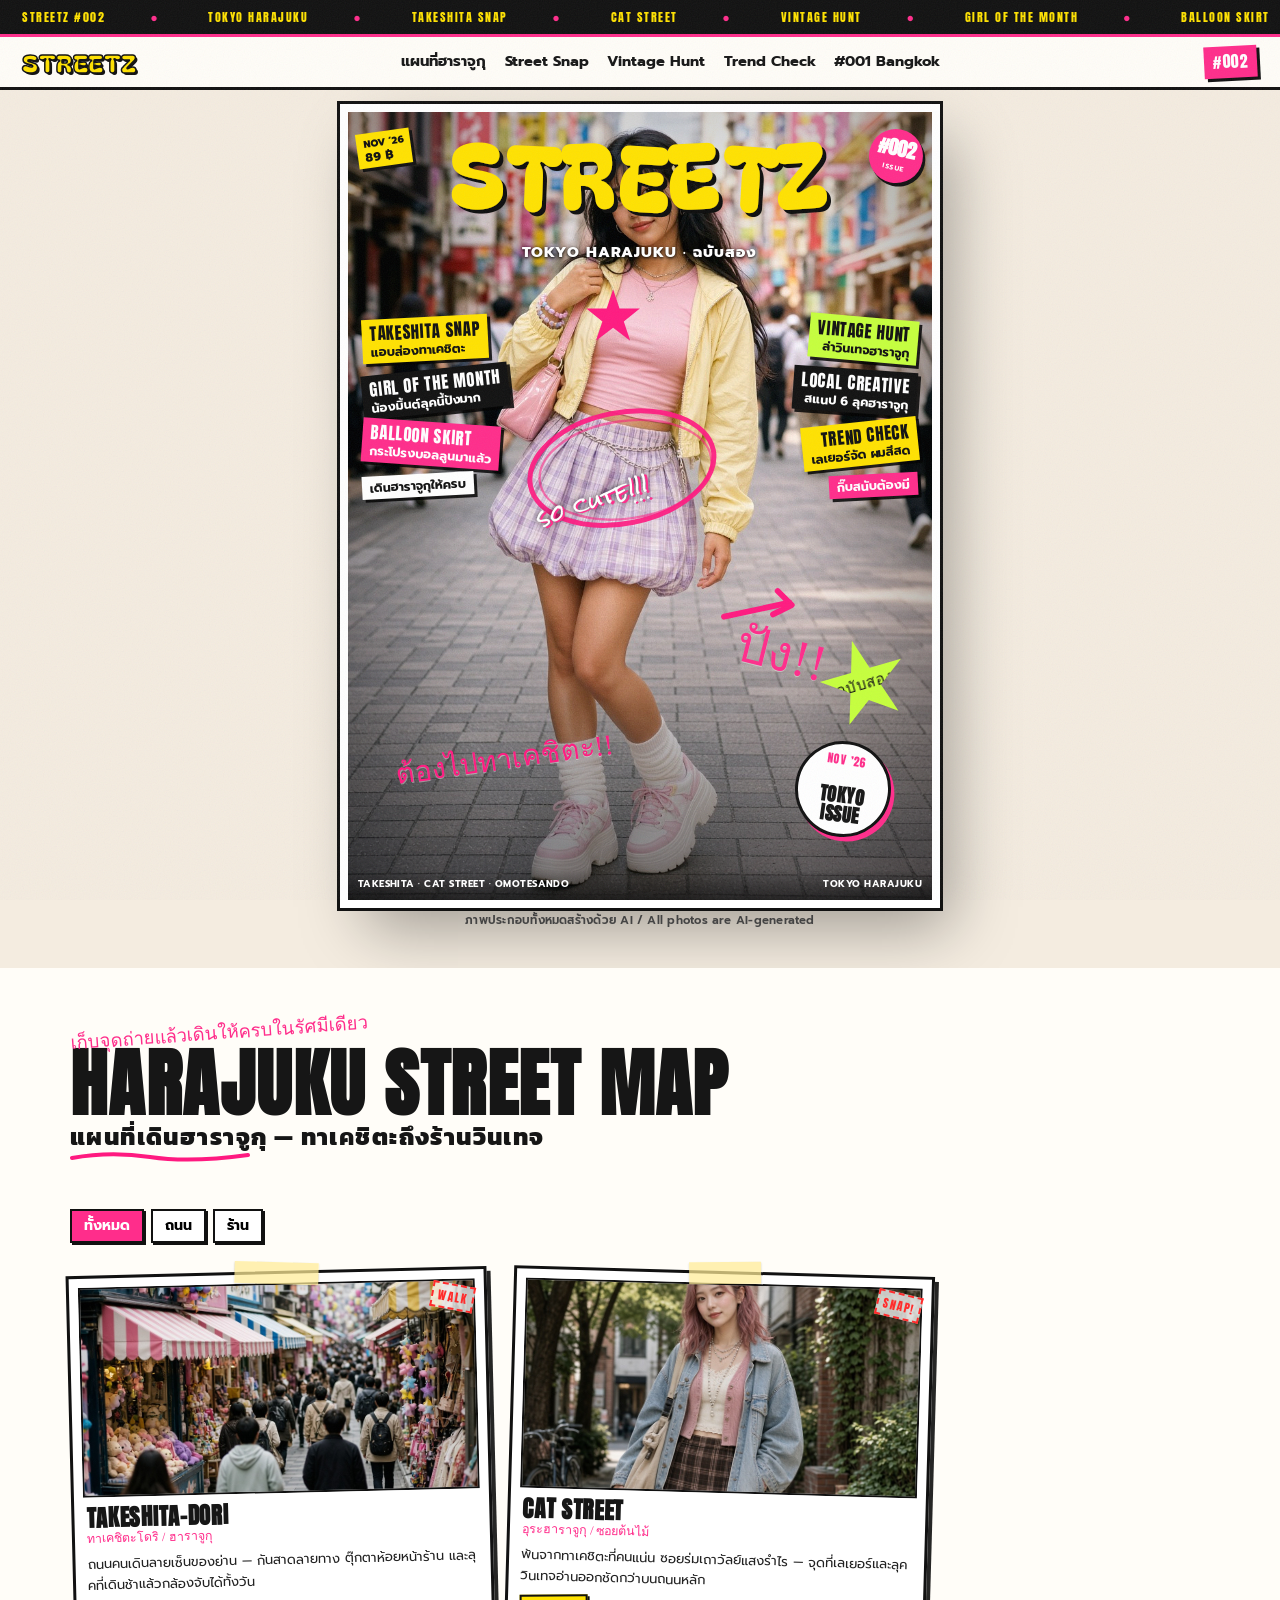
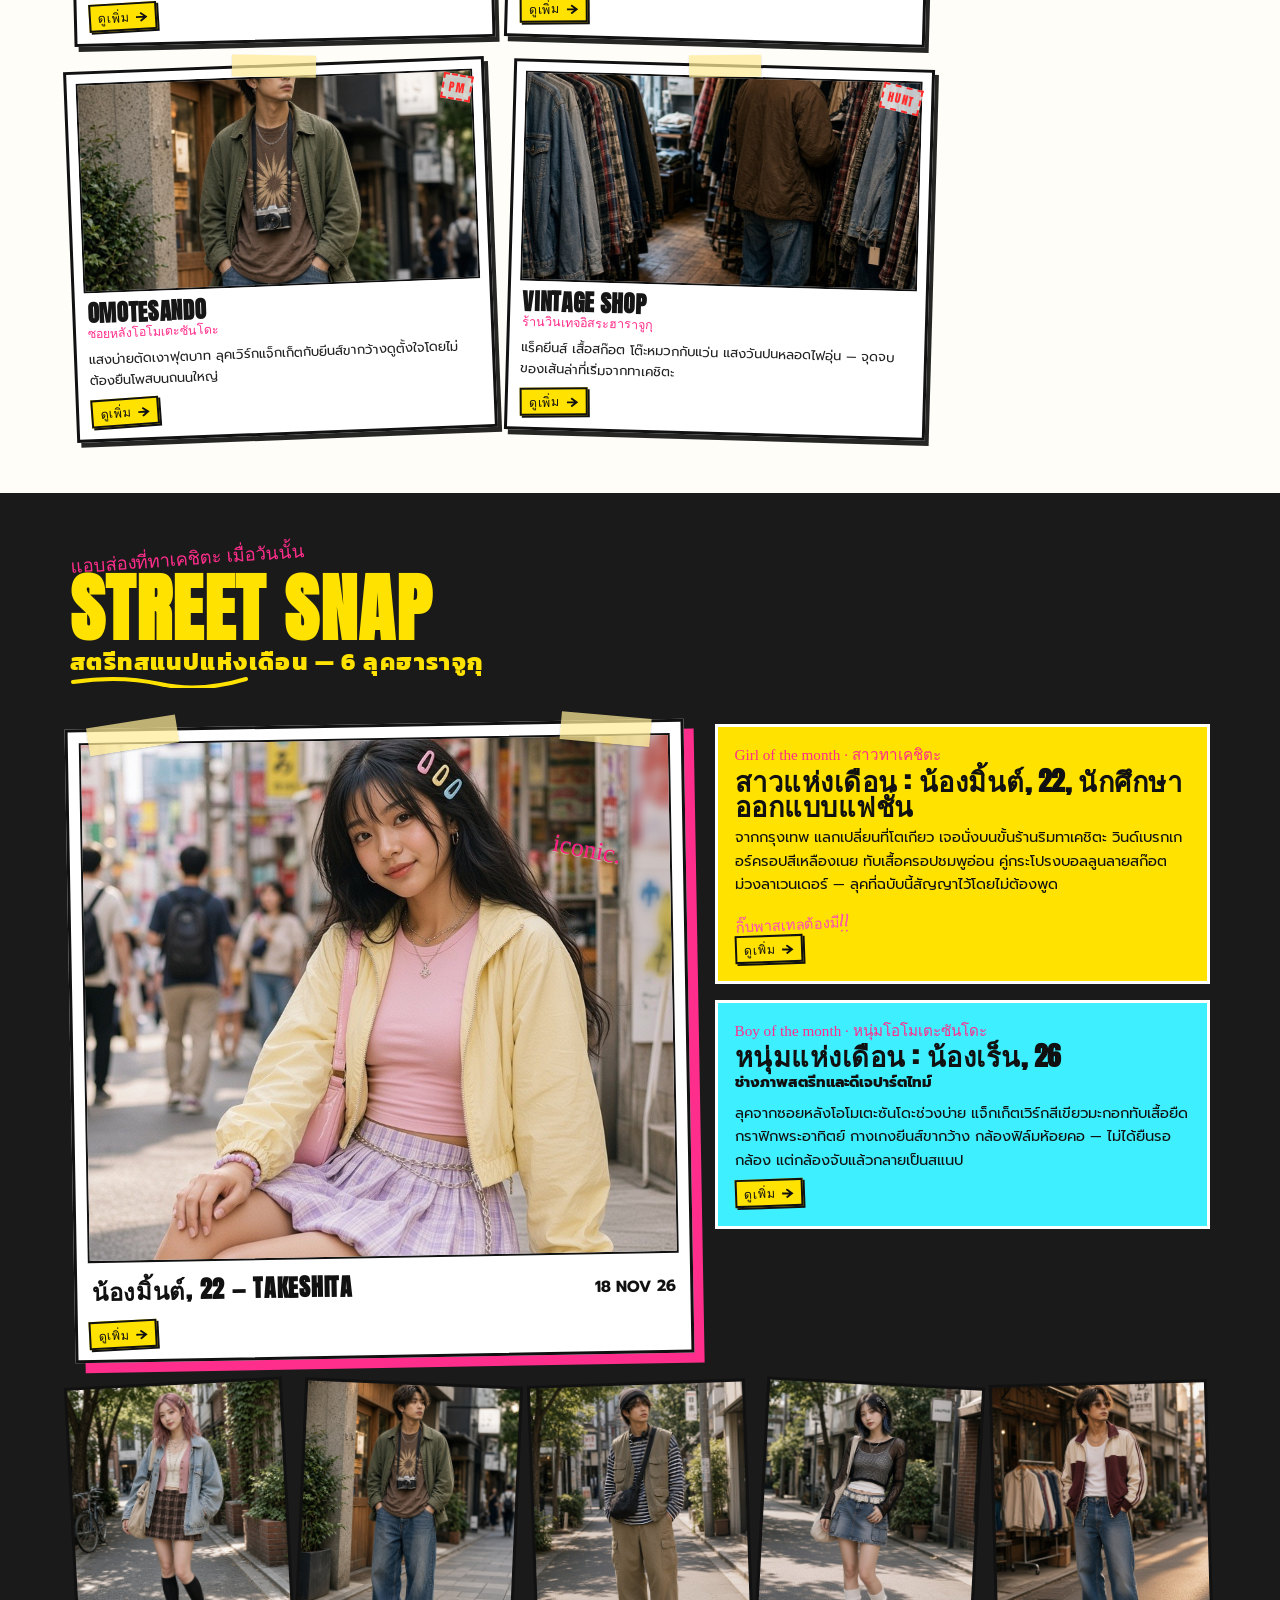
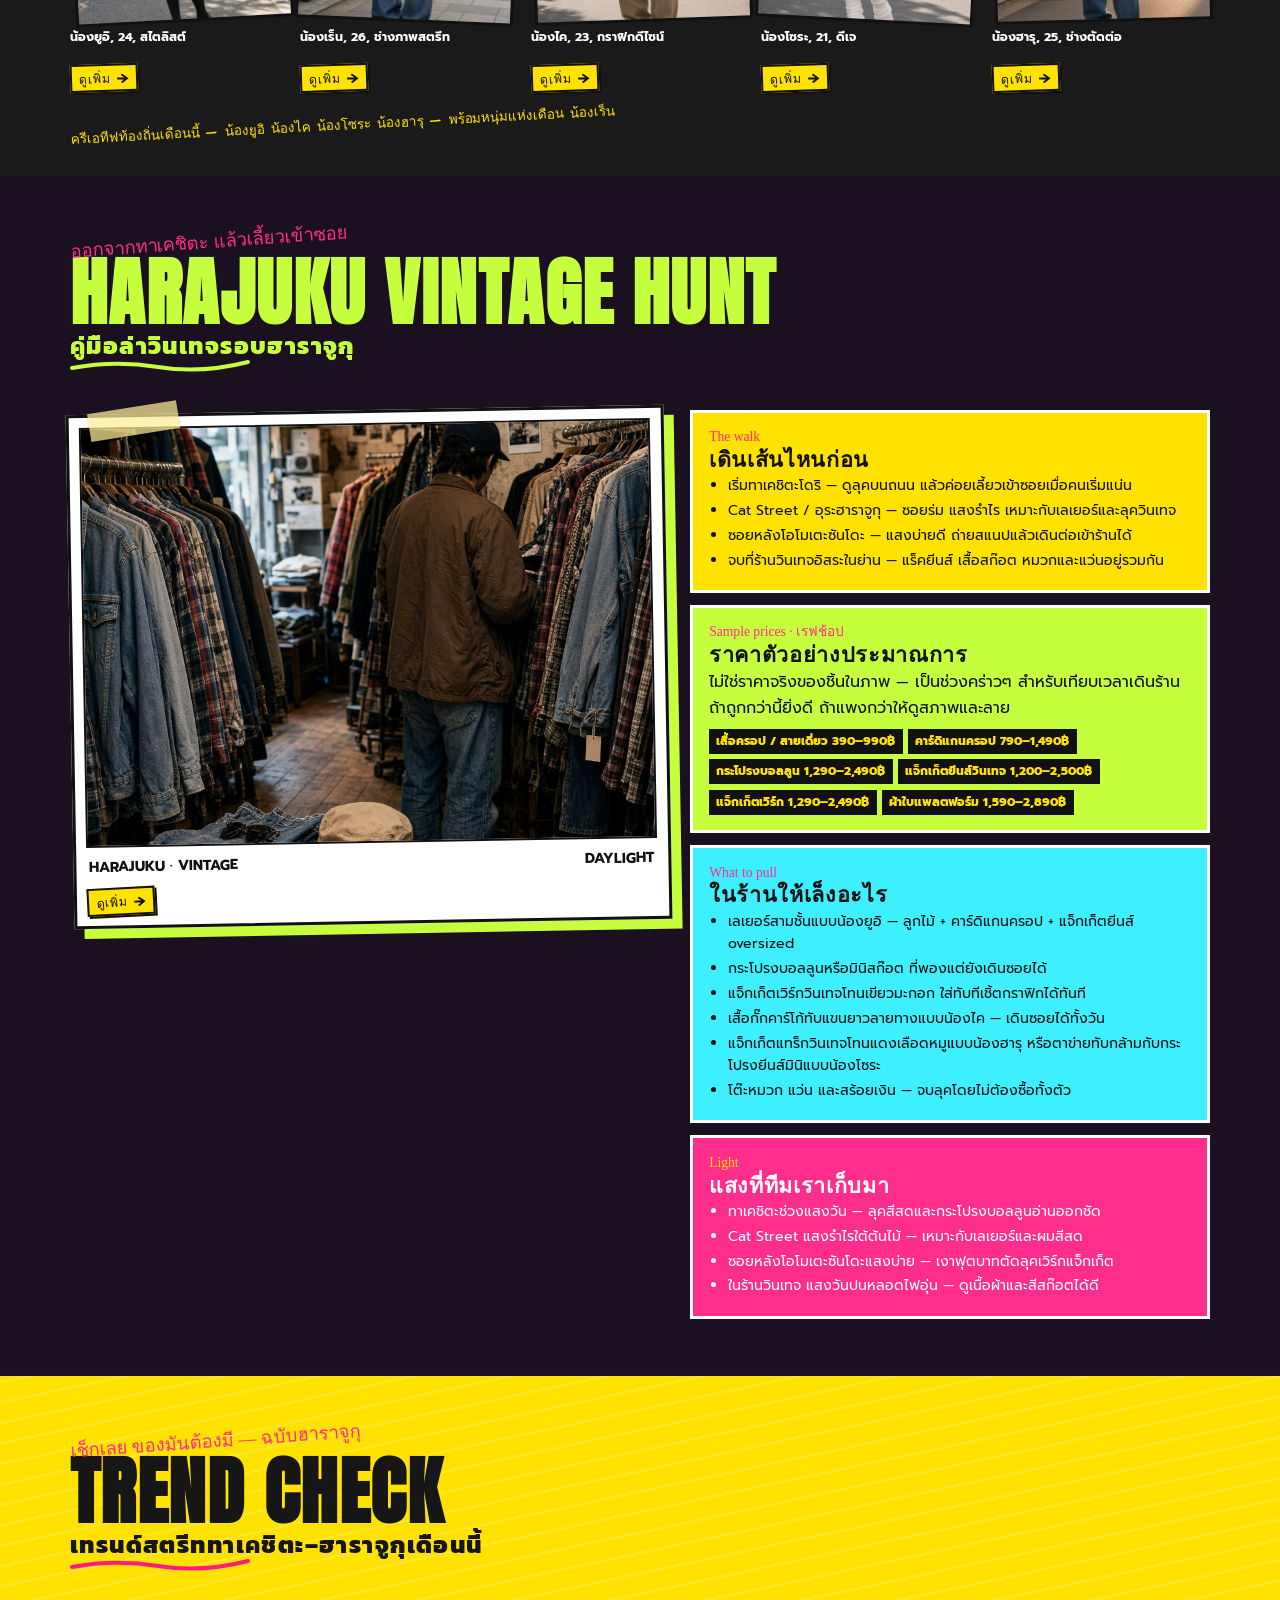
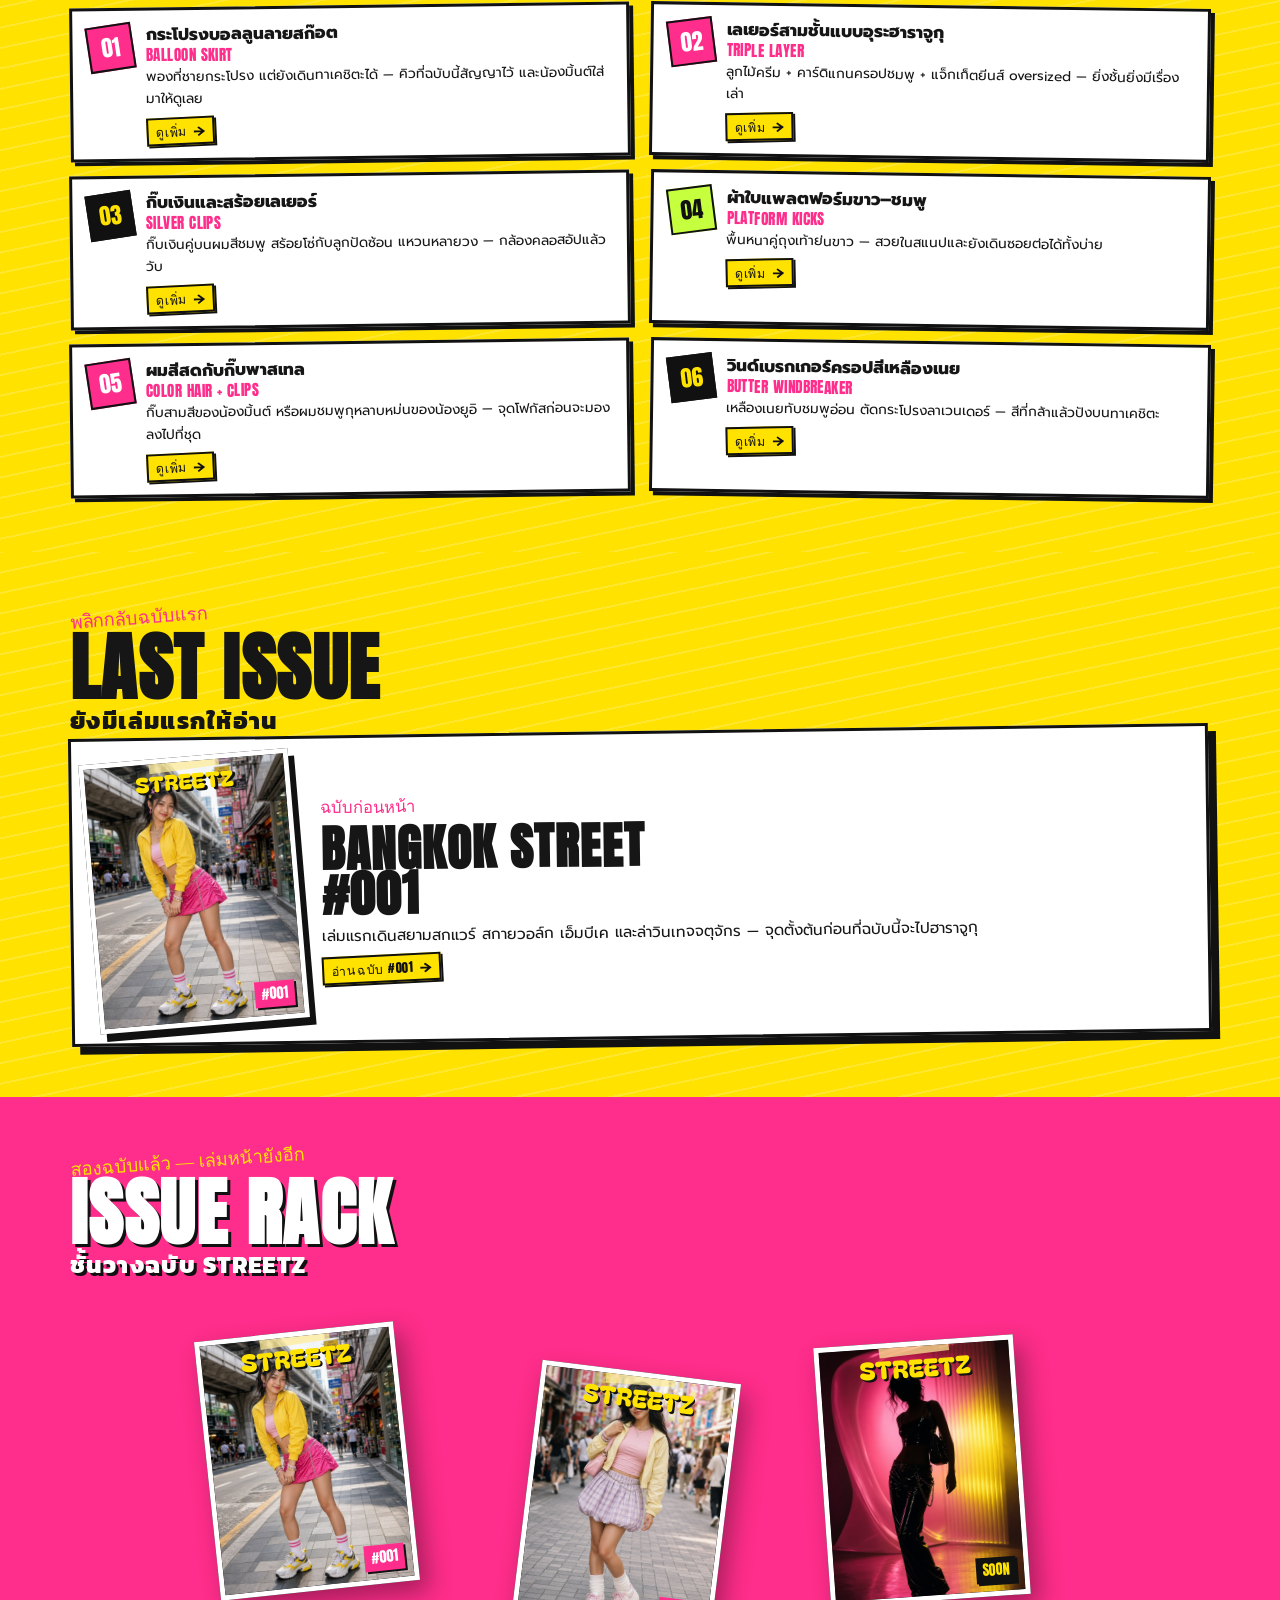
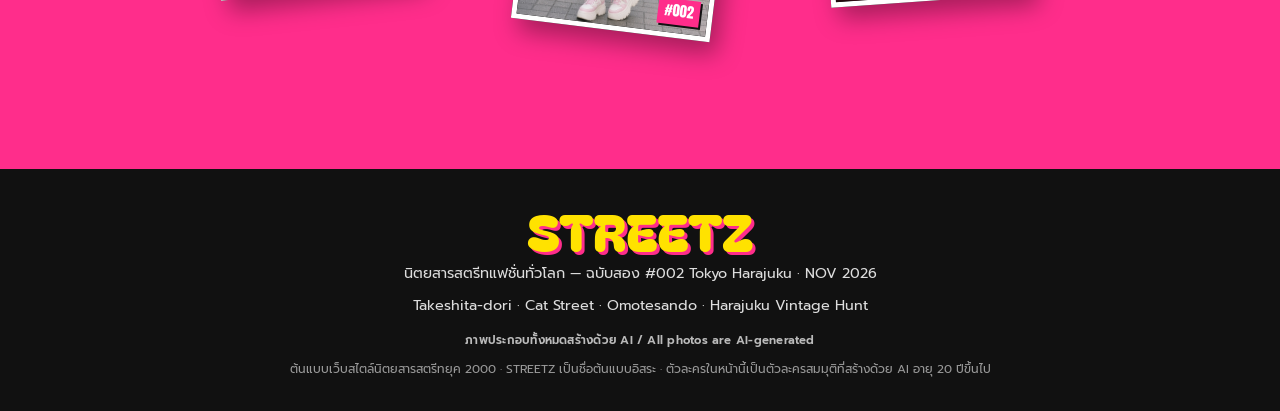
==== commit 92982f6e: "Add three local creatives to the STREETZ #002 Tokyo page Expand the Street Snap cast to six fictiona" ====
--- a/tokyo.html
+++ b/tokyo.html
@@ -10,7 +10,7 @@
   <meta name="theme-color" content="#111111" />
   <meta name="keywords" content="สตรีทแฟชั่น, ฮาราจูกุ, ทาเคชิตะ, Harajuku, Takeshita, STREETZ, Tokyo Harajuku, Y2K, กระโปรงบอลลูน" />
   <meta property="og:title" content="STREETZ #002 Tokyo Harajuku | นิตยสารสตรีทแฟชั่นโตเกียว" />
-  <meta property="og:description" content="ฉบับสองของ STREETZ — เดินทาเคชิตะ–ฮาราจูกุ เลเยอร์จัด ผมสีสด กิ๊บสนับ กระโปรงบอลลูน และสแนปสาวแห่งเดือนน้องมิ้นต์" />
+  <meta property="og:description" content="ฉบับสองของ STREETZ — เดินทาเคชิตะ–ฮาราจูกุ เลเยอร์จัด ผมสีสด กิ๊บสนับ กระโปรงบอลลูน และสแนป 6 ลุคนำโดยสาวแห่งเดือนน้องมิ้นต์" />
   <meta property="og:image" content="https://paithoonbeer.github.io/streetz/images/tokyo-002/og-cover.jpg" />
   <meta property="og:image:width" content="1200" />
   <meta property="og:image:height" content="630" />
@@ -21,7 +21,7 @@
   <meta property="og:site_name" content="STREETZ" />
   <meta name="twitter:card" content="summary_large_image" />
   <meta name="twitter:title" content="STREETZ #002 Tokyo Harajuku | นิตยสารสตรีทแฟชั่นโตเกียว" />
-  <meta name="twitter:description" content="ฉบับสองของ STREETZ — เดินทาเคชิตะ–ฮาราจูกุ เลเยอร์จัด ผมสีสด กระโปรงบอลลูน และสแนปสาวแห่งเดือนน้องมิ้นต์" />
+  <meta name="twitter:description" content="ฉบับสองของ STREETZ — เดินทาเคชิตะ–ฮาราจูกุ เลเยอร์จัด ผมสีสด กระโปรงบอลลูน และสแนป 6 ลุคนำโดยสาวแห่งเดือนน้องมิ้นต์" />
   <meta name="twitter:image" content="https://paithoonbeer.github.io/streetz/images/tokyo-002/og-cover.jpg" />
   <link rel="icon" href="favicon.svg" type="image/svg+xml" />
   <link rel="icon" href="favicon.ico" sizes="any" />
@@ -182,7 +182,7 @@
         </div>
         <div class="cline blk rot2">
           <span class="en">LOCAL CREATIVE</span>
-          <span class="th">น้องยูอิและน้องเร็น</span>
+          <span class="th">สแนป 6 ลุคฮาราจูกุ</span>
         </div>
         <div class="cline yel rot3 sm">
           <span class="en">TREND CHECK</span>
@@ -299,7 +299,7 @@
   <section class="section snap" id="snap">
     <div class="wrap">
       <div class="sec-kicker">แอบส่องที่ทาเคชิตะ เมื่อวันนั้น</div>
-      <h2 class="sec-title">STREET SNAP <span class="th">สตรีทสแนปแห่งเดือน — ทาเคชิตะโดริ</span></h2>
+      <h2 class="sec-title">STREET SNAP <span class="th">สตรีทสแนปแห่งเดือน — 6 ลุคฮาราจูกุ</span></h2>
       <svg class="underline-scribble" viewBox="0 0 180 14" aria-hidden="true">
         <path d="M3 8 Q 50 1, 90 10 T 176 5" fill="none" stroke="#ffe200" stroke-width="4" stroke-linecap="round"/>
       </svg>
@@ -336,25 +336,47 @@
             <a class="more-tag" href="#snap-ren">ดูเพิ่ม <span class="arr" aria-hidden="true"><svg width="12" height="10" viewBox="0 0 12 10" focusable="false"><path d="M1 5h7.2M5.2 1.4 10 5 5.2 8.6" fill="none" stroke="currentColor" stroke-width="1.85" stroke-linecap="square" stroke-linejoin="miter"/></svg></span></a>
           </div>
 
-          <div class="duo">
-            <div class="duo-card" data-detail="snap-yui" tabindex="0" role="link" aria-label="ดูรายละเอียด น้องยูอิ">
-              <img id="img-snap-a"
-                src="images/tokyo-002/03-snap-yui-catstreet.jpg"
-                alt="พอร์เทรต น้องยูอิ, 24, สไตลิสต์อิสระ / พนักงานร้านวินเทจฮาราจูกุ" style="--r:-3deg" width="864" height="1152" />
-              <div class="who-mini">น้องยูอิ, 24, สไตลิสต์</div>
-              <a class="more-tag" href="#snap-yui">ดูเพิ่ม <span class="arr" aria-hidden="true"><svg width="12" height="10" viewBox="0 0 12 10" focusable="false"><path d="M1 5h7.2M5.2 1.4 10 5 5.2 8.6" fill="none" stroke="currentColor" stroke-width="1.85" stroke-linecap="square" stroke-linejoin="miter"/></svg></span></a>
-            </div>
-            <div class="duo-card" data-detail="snap-ren" tabindex="0" role="link" aria-label="ดูรายละเอียด น้องเร็น">
-              <img id="img-snap-b"
-                src="images/tokyo-002/04-snap-ren-omotesando.jpg"
-                alt="พอร์เทรต น้องเร็น, 26, ช่างภาพสตรีทและดีเจปาร์ตไทม์" style="--r:2.5deg" width="864" height="1152" />
-              <div class="who-mini">น้องเร็น, 26, ช่างภาพสตรีท</div>
-              <a class="more-tag" href="#snap-ren">ดูเพิ่ม <span class="arr" aria-hidden="true"><svg width="12" height="10" viewBox="0 0 12 10" focusable="false"><path d="M1 5h7.2M5.2 1.4 10 5 5.2 8.6" fill="none" stroke="currentColor" stroke-width="1.85" stroke-linecap="square" stroke-linejoin="miter"/></svg></span></a>
-            </div>
-          </div>
-          <p class="note-hand" style="color:#ffe200;">ครีเอทีฟท้องถิ่นเดือนนี้ — น้องยูอิ และหนุ่มแห่งเดือน น้องเร็น</p>
-        </div>
-      </div>
+        </div>
+      </div>
+
+      <div class="duo cast-strip" id="snap-cast">
+        <div class="duo-card" id="snap-yui" data-detail="snap-yui" tabindex="0" role="link" aria-label="ดูรายละเอียด น้องยูอิ">
+          <img id="img-snap-a"
+            src="images/tokyo-002/03-snap-yui-catstreet.jpg"
+            alt="พอร์เทรต น้องยูอิ, 24, สไตลิสต์อิสระ / พนักงานร้านวินเทจฮาราจูกุ" style="--r:-3deg;object-position:50% 18%" width="864" height="1152" />
+          <div class="who-mini">น้องยูอิ, 24, สไตลิสต์</div>
+          <a class="more-tag" href="#snap-yui">ดูเพิ่ม <span class="arr" aria-hidden="true"><svg width="12" height="10" viewBox="0 0 12 10" focusable="false"><path d="M1 5h7.2M5.2 1.4 10 5 5.2 8.6" fill="none" stroke="currentColor" stroke-width="1.85" stroke-linecap="square" stroke-linejoin="miter"/></svg></span></a>
+        </div>
+        <div class="duo-card" id="snap-ren" data-detail="snap-ren" tabindex="0" role="link" aria-label="ดูรายละเอียด น้องเร็น">
+          <img id="img-snap-b"
+            src="images/tokyo-002/04-snap-ren-omotesando.jpg"
+            alt="พอร์เทรต น้องเร็น, 26, ช่างภาพสตรีทและดีเจปาร์ตไทม์" style="--r:2.5deg;object-position:50% 18%" width="864" height="1152" />
+          <div class="who-mini">น้องเร็น, 26, ช่างภาพสตรีท</div>
+          <a class="more-tag" href="#snap-ren">ดูเพิ่ม <span class="arr" aria-hidden="true"><svg width="12" height="10" viewBox="0 0 12 10" focusable="false"><path d="M1 5h7.2M5.2 1.4 10 5 5.2 8.6" fill="none" stroke="currentColor" stroke-width="1.85" stroke-linecap="square" stroke-linejoin="miter"/></svg></span></a>
+        </div>
+        <div class="duo-card" id="snap-kai" data-detail="snap-kai" tabindex="0" role="link" aria-label="ดูรายละเอียด น้องไค">
+          <img id="img-snap-kai"
+            src="images/tokyo-002/11-snap-kai-harajuku.jpg"
+            alt="พอร์เทรต น้องไค, 23, นักศึกษากราฟิกดีไซน์และบาริสต้าพาร์ตไทม์" style="--r:-2deg;object-position:50% 18%" width="864" height="1152" />
+          <div class="who-mini">น้องไค, 23, กราฟิกดีไซน์</div>
+          <a class="more-tag" href="#snap-kai">ดูเพิ่ม <span class="arr" aria-hidden="true"><svg width="12" height="10" viewBox="0 0 12 10" focusable="false"><path d="M1 5h7.2M5.2 1.4 10 5 5.2 8.6" fill="none" stroke="currentColor" stroke-width="1.85" stroke-linecap="square" stroke-linejoin="miter"/></svg></span></a>
+        </div>
+        <div class="duo-card" id="snap-sora" data-detail="snap-sora" tabindex="0" role="link" aria-label="ดูรายละเอียด น้องโซระ">
+          <img id="img-snap-sora"
+            src="images/tokyo-002/12-snap-sora-catstreet.jpg"
+            alt="พอร์เทรต น้องโซระ, 21, พนักงานร้านแผ่นเสียงอิสระและดีเจ" style="--r:3deg;object-position:50% 18%" width="864" height="1152" />
+          <div class="who-mini">น้องโซระ, 21, ดีเจ</div>
+          <a class="more-tag" href="#snap-sora">ดูเพิ่ม <span class="arr" aria-hidden="true"><svg width="12" height="10" viewBox="0 0 12 10" focusable="false"><path d="M1 5h7.2M5.2 1.4 10 5 5.2 8.6" fill="none" stroke="currentColor" stroke-width="1.85" stroke-linecap="square" stroke-linejoin="miter"/></svg></span></a>
+        </div>
+        <div class="duo-card" id="snap-haru" data-detail="snap-haru" tabindex="0" role="link" aria-label="ดูรายละเอียด น้องฮารุ">
+          <img id="img-snap-haru"
+            src="images/tokyo-002/13-snap-haru-vintage.jpg"
+            alt="พอร์เทรต น้องฮารุ, 25, ช่างตัดต่อวิดีโอและนักสะสมของวินเทจ" style="--r:-1.5deg;object-position:50% 18%" width="864" height="1152" />
+          <div class="who-mini">น้องฮารุ, 25, ช่างตัดต่อ</div>
+          <a class="more-tag" href="#snap-haru">ดูเพิ่ม <span class="arr" aria-hidden="true"><svg width="12" height="10" viewBox="0 0 12 10" focusable="false"><path d="M1 5h7.2M5.2 1.4 10 5 5.2 8.6" fill="none" stroke="currentColor" stroke-width="1.85" stroke-linecap="square" stroke-linejoin="miter"/></svg></span></a>
+        </div>
+      </div>
+      <p class="note-hand" style="color:#ffe200;">ครีเอทีฟท้องถิ่นเดือนนี้ — น้องยูอิ น้องไค น้องโซระ น้องฮารุ — พร้อมหนุ่มแห่งเดือน น้องเร็น</p>
     </div>
   </section>
 
@@ -411,6 +433,8 @@
               <li>เลเยอร์สามชั้นแบบน้องยูอิ — ลูกไม้ + คาร์ดิแกนครอป + แจ็กเก็ตยีนส์ oversized</li>
               <li>กระโปรงบอลลูนหรือมินิสก๊อต ที่พองแต่ยังเดินซอยได้</li>
               <li>แจ็กเก็ตเวิร์กวินเทจโทนเขียวมะกอก ใส่ทับทีเชิ้ตกราฟิกได้ทันที</li>
+              <li>เสื้อกั๊กคาร์โก้ทับแขนยาวลายทางแบบน้องไค — เดินซอยได้ทั้งวัน</li>
+              <li>แจ็กเก็ตแทร็กวินเทจโทนแดงเลือดหมูแบบน้องฮารุ หรือตาข่ายทับกล้ามกับกระโปรงยีนส์มินิแบบน้องโซระ</li>
               <li>โต๊ะหมวก แว่น และสร้อยเงิน — จบลุคโดยไม่ต้องซื้อทั้งตัว</li>
             </ul>
           </div>
@@ -632,6 +656,30 @@
           img: "images/tokyo-002/04-snap-ren-omotesando.jpg",
           alt: "น้องเร็นในซอยหลังโอโมเตะซันโดะช่วงแสงบ่าย",
           html: "<h3>ชุดที่ใส่</h3><ul><li>แจ็กเก็ตเวิร์กวินเทจสีเขียวมะกอก (ตัวอย่าง ฿1,290–2,490)</li><li>เสื้อยืดกราฟิกพระอาทิตย์ไม่มีตัวอักษร (฿590–1,190)</li><li>กางเกงยีนส์ขากว้าง (฿1,290–2,290)</li><li>ผ้าใบสีขาวครีม (฿1,490–2,490)</li><li>สร้อยโซ่เงิน และต่างหูห่วงเงินเล็ก</li><li>กล้องฟิล์มห้อยคอ</li></ul><h3>ที่ถ่าย</h3><p>ซอยหลังโอโมเตะซันโดะช่วงแสงบ่าย ลุคนี้ไม่ได้ยืนรอกล้อง แต่กล้องห้อยคอกลายเป็นส่วนของชุดไปในตัว</p><h3>ทิปสไตล์</h3><p>เวิร์กแจ็กเก็ตทับกราฟิกเทียมพอเปิดอก ยีนส์ขากว้างกับผ้าใบครีมเดินทั้งบ่ายได้ ราคาที่วงไว้เป็นประมาณการสำหรับเรฟช้อป</p>"
+        },
+        "snap-kai": {
+          kicker: "Local creative",
+          title: "น้องไค, 23, นักศึกษากราฟิกดีไซน์และบาริสต้าพาร์ตไทม์",
+          meta: "ซอยข้างทาเคชิตะ / อุระฮาราจูกุ · แสงเช้า–สาย",
+          img: "images/tokyo-002/11-snap-kai-harajuku.jpg",
+          alt: "น้องไคในซอยข้างทาเคชิตะ ลุคเสื้อกั๊กคาร์โก้และหมวกบีนนี่",
+          html: "<h3>ชุดที่ใส่</h3><ul><li>หมวกบีนนี่ชาร์โคล (ตัวอย่าง ฿390–790)</li><li>เสื้อแขนยาวลายทางน้ำเงิน–ขาว (฿590–1,090)</li><li>เสื้อกั๊กคาร์โก้สีเบจ (฿990–1,890)</li><li>กางเกงคาร์โก้หลวมสีกากี (฿1,290–2,390)</li><li>ผ้าใบสเกตขาว–น้ำเงิน (฿1,590–2,790)</li><li>กระเป๋าสะพายข้างไนลอนดำ และหูฟังห้อยคอ</li></ul><h3>ที่ถ่าย</h3><p>ซอยข้างทาเคชิตะ / อุระฮาราจูกุ ช่วงแสงเช้า–สาย ลุคเดินได้ทั้งวันหลังเลิกกะร้านกาแฟ</p><h3>ทิปสไตล์</h3><p>กั๊กคาร์โก้ทับแขนยาวลายทางพอมีชั้น ไม่ต้องใส่แจ็กเก็ตใหญ่ หูฟังห้อยคอเป็นทั้งของใช้และจบลุค ราคาที่วงไว้เป็นประมาณการสำหรับเรฟช้อป</p>"
+        },
+        "snap-sora": {
+          kicker: "Local creative",
+          title: "น้องโซระ, 21, พนักงานร้านแผ่นเสียงอิสระและดีเจ",
+          meta: "Cat Street / อุระฮาราจูกุ · แสงรำไรหน้าตึกอิฐ",
+          img: "images/tokyo-002/12-snap-sora-catstreet.jpg",
+          alt: "น้องโซระที่ Cat Street ลุคตาข่ายทับกล้ามขาวและกระโปรงยีนส์คาร์โก้มินิ",
+          html: "<h3>ชุดที่ใส่</h3><ul><li>กิ๊บดาวเงินบนผมบ๊อบดำไฮไลต์ฟ้าหม่น</li><li>เสื้อตาข่ายดำแขนยาวทับกล้ามขาว (ตัวอย่าง ฿490–990)</li><li>กระโปรงยีนส์คาร์โก้มินิ (฿890–1,690)</li><li>เข็มขัดตอกหมุด</li><li>ถุงเท้าย่นขาว</li><li>บู๊ทส้นตึกดำ (฿1,690–2,990)</li><li>กระเป๋าโท้ตผ้าใบ</li></ul><h3>ที่ถ่าย</h3><p>Cat Street / อุระฮาราจูกุ แสงรำไรหน้าตึกอิฐ ลุคนี้เดินจากร้านแผ่นไปซอยต้นไม้ได้โดยไม่ต้องเปลี่ยนชุด</p><h3>ทิปสไตล์</h3><p>ตาข่ายทับกล้ามขาวให้ชั้นโปร่งโดยไม่ร้อน กระโปรงยีนส์คาร์โก้มินิจับคู่บู๊ทส้นตึกแล้วจบด้วยกิ๊บดาว ราคาที่วงไว้เป็นประมาณการสำหรับเรฟช้อป</p>"
+        },
+        "snap-haru": {
+          kicker: "Local creative",
+          title: "น้องฮารุ, 25, ช่างตัดต่อวิดีโอและนักสะสมของวินเทจ",
+          meta: "หน้าร้านวินเทจย่านฮาราจูกุ / ซอยหลังโอโมเตะซันโดะ · แสงบ่ายอุ่น",
+          img: "images/tokyo-002/13-snap-haru-vintage.jpg",
+          alt: "น้องฮารุหน้าร้านวินเทจฮาราจูกุ ลุคแจ็กเก็ตแทร็กวินเทจแดงเลือดหมู–ครีม",
+          html: "<h3>ชุดที่ใส่</h3><ul><li>แว่นกันแดดกรอบใสเลนส์ชา</li><li>แจ็กเก็ตแทร็กวินเทจสีแดงเลือดหมู–ครีม (ตัวอย่าง ฿1,390–2,590)</li><li>เสื้อกล้ามขาว (฿290–590)</li><li>กางเกงยีนส์ฟอกทรงตรงห้อยคาราบิเนอร์ (฿1,290–2,290)</li><li>ผ้าใบเรโทรครีม–แดง (฿1,490–2,590)</li></ul><h3>ที่ถ่าย</h3><p>หน้าร้านวินเทจย่านฮาราจูกุ / ซอยหลังโอโมเตะซันโดะ แสงบ่ายอุ่น ลุคของคนที่สะสมของวินเทจแล้วใส่จริงไม่ใช่แค่ตั้งโชว์</p><h3>ทิปสไตล์</h3><p>แทร็กแจ็กเก็ตรูดเปิดทับกล้ามขาวให้เห็นแถบครีม ยีนส์ทรงตรงกับคาราบิเนอร์และผ้าใบเรโทรเดินร้านต่อได้ทั้งบ่าย ราคาที่วงไว้เป็นประมาณการสำหรับเรฟช้อป</p>"
         },
         "hunt-guide": {
           kicker: "Harajuku Vintage Hunt",
--- a/streetz.css
+++ b/streetz.css
@@ -1072,6 +1072,43 @@
 }
 .duo-card .more-tag { margin-top: 0.3rem; }
 
+.cast-strip {
+  display: grid;
+  grid-template-columns: repeat(5, 1fr);
+  gap: 0.75rem;
+  margin-top: 1.5rem;
+  align-items: start;
+}
+.cast-strip .duo-card {
+  display: flex;
+  flex-direction: column;
+}
+.cast-strip .who-mini {
+  flex: 1 1 auto;
+  min-height: 2.5em;
+}
+.cast-strip .more-tag {
+  margin-top: 0.35rem;
+  align-self: flex-start;
+}
+.cast-strip .duo-card img {
+  width: 100%;
+  height: 240px;
+  object-fit: cover;
+  object-position: 50% 18%;
+  border: 3px solid #111;
+  transform: rotate(var(--r, -2deg));
+}
+@media (max-width: 980px) {
+  .cast-strip { grid-template-columns: repeat(3, 1fr); }
+  .cast-strip .duo-card img { height: 220px; }
+}
+@media (max-width: 720px) {
+  .cast-strip { grid-template-columns: 1fr 1fr; }
+  .cast-strip .duo-card img { height: 200px; }
+}
+
+
 /* ===== DETAIL MODAL ===== */
 .detail {
   display: none;
